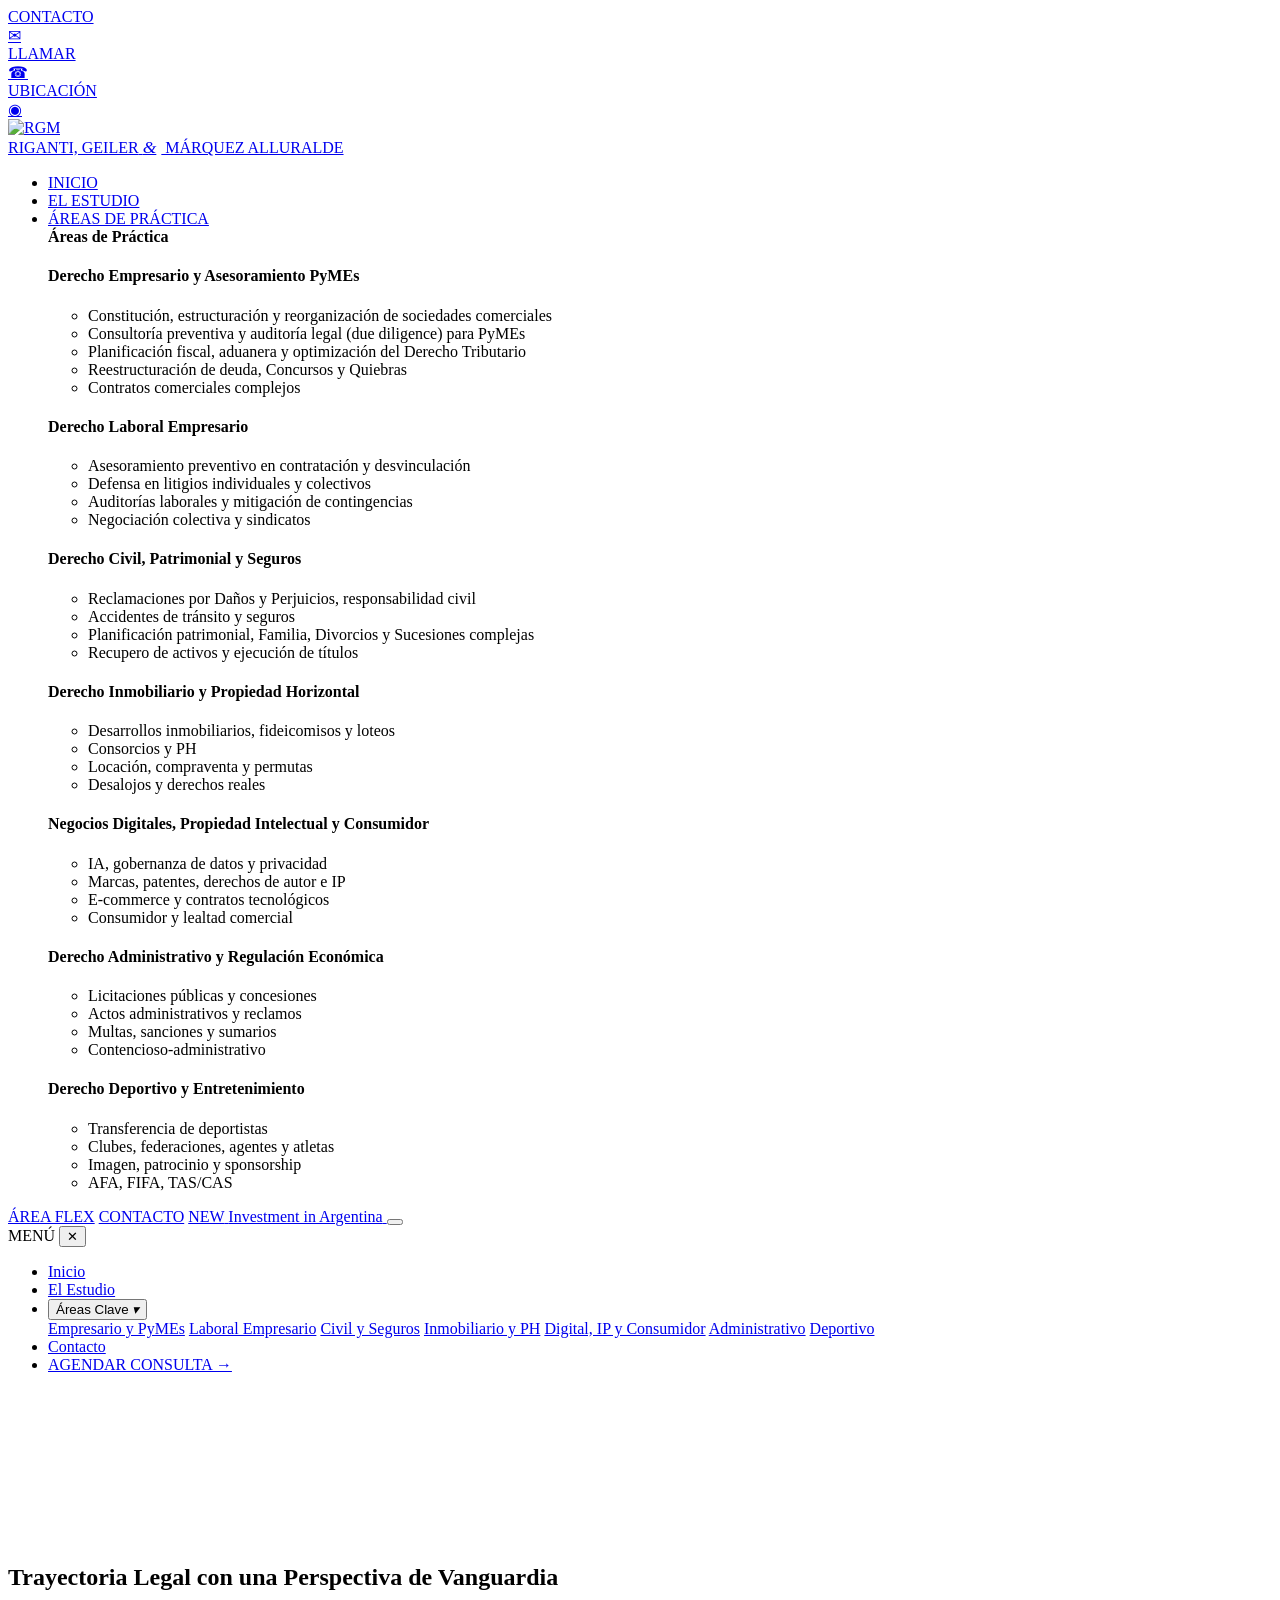
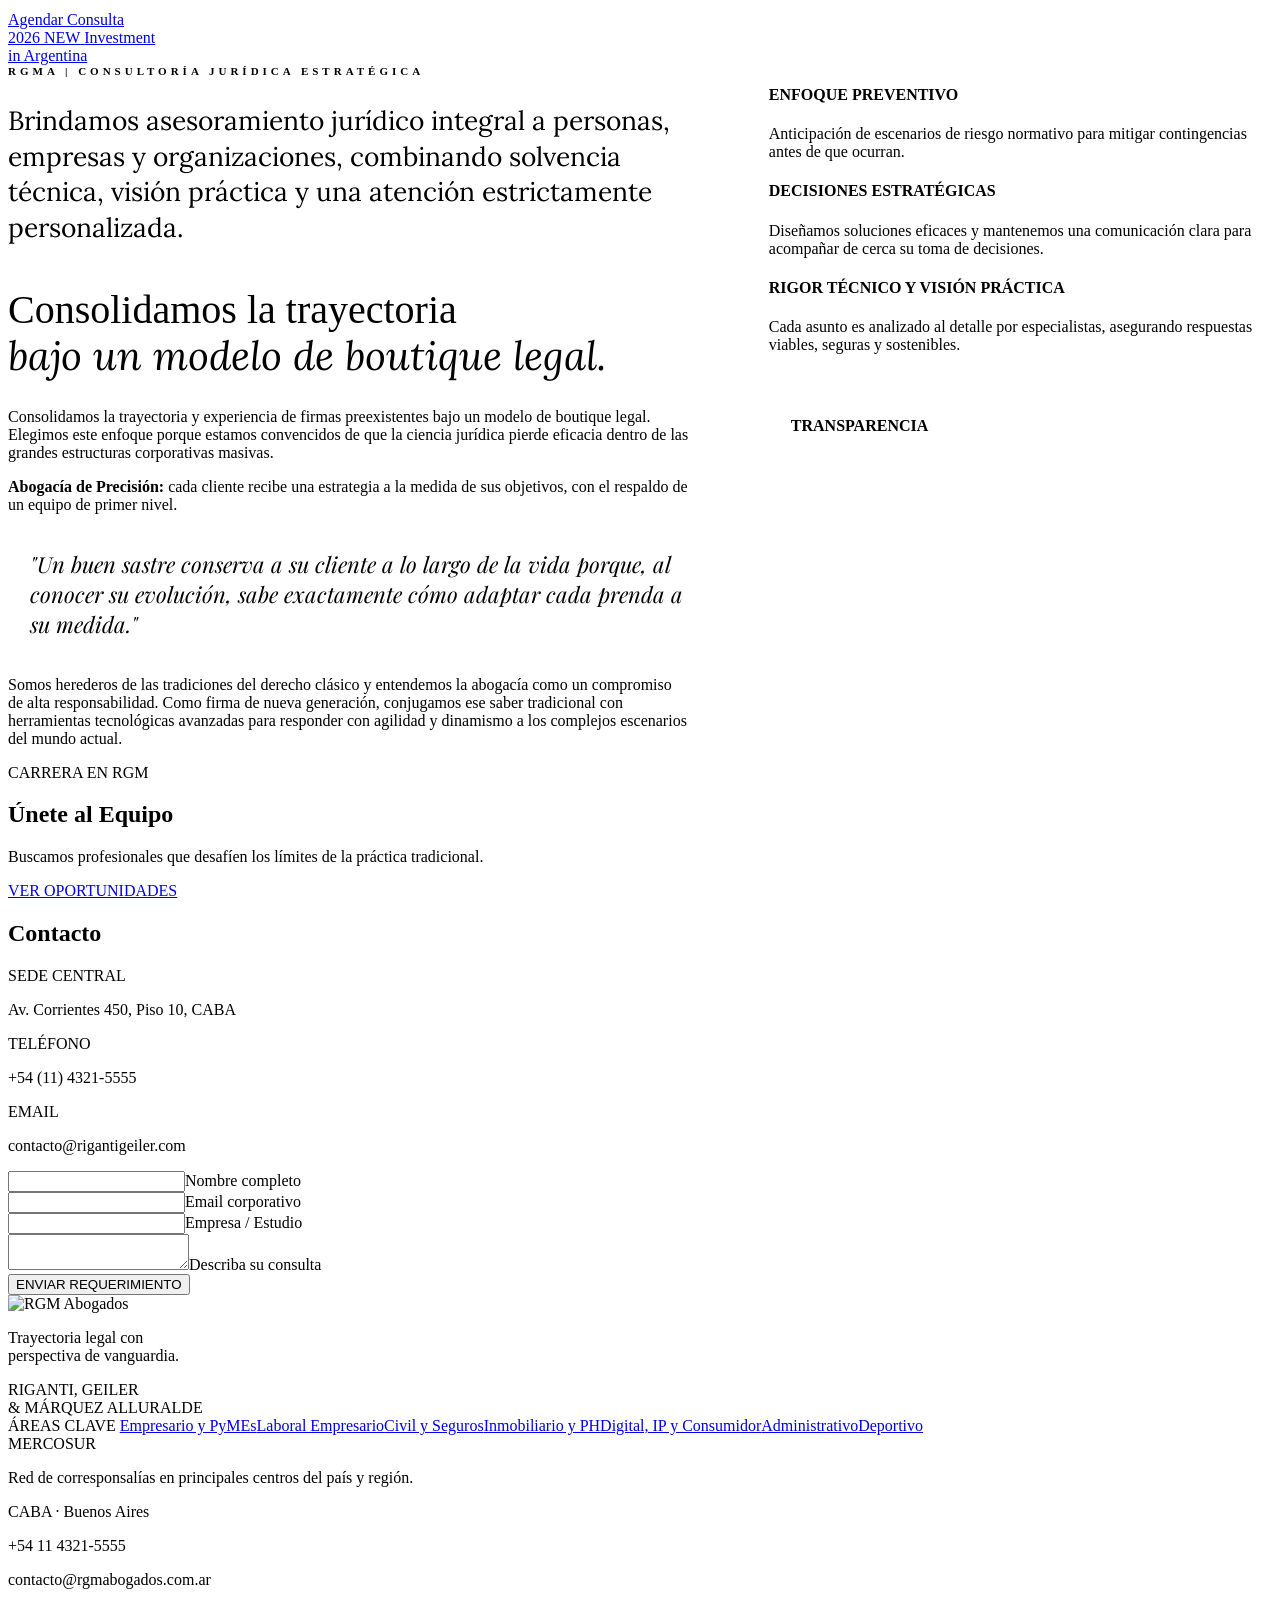
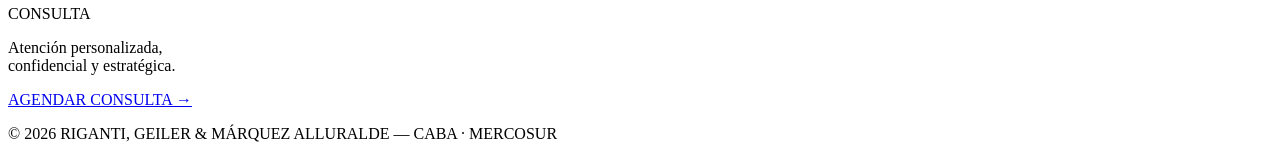
==== index.html @ ca852af1 "Add mobile menu and update section structure" ====
<!DOCTYPE html>
<html lang="es">
<head>
    <meta charset="UTF-8">
    <meta name="viewport" content="width=device-width, initial-scale=1.0">
    <title>Riganti, Geiler & Márquez Alluralde - Abogados</title>
    <link rel="preconnect" href="https://fonts.googleapis.com">
    <link rel="preconnect" href="https://fonts.gstatic.com" crossorigin>
    <link href="https://fonts.googleapis.com/css2?family=Playfair+Display:wght@300;400;500;600&family=Inter:wght@300;400;500;600&family=Lora:wght@300;400&display=swap" rel="stylesheet">
    <link rel="stylesheet" href="style.css">
</head>
<body>

<div class="barra-flotante-contacto">
    <a href="#contacto" class="item-flotante"><span>CONTACTO</span><div class="icono-flotante">✉</div></a>
    <a href="tel:+541143215555" class="item-flotante"><span>LLAMAR</span><div class="icono-flotante">☎</div></a>
    <a href="#contacto" class="item-flotante"><span>UBICACIÓN</span><div class="icono-flotante">◉</div></a>
</div>

<header id="mainHeader">
    <a href="#" class="marca-estudio">
        <img src="nombre-logo-estudio.webp" alt="RGM">
        <div class="nombre-estudio">
            <span class="apellido-principal">RIGANTI, GEILER</span>
            <span class="apellido-secundario"><span style="font-family:'Times New Roman',serif;font-style:italic;font-weight:400;font-size:1.1em;margin-right:5px;">&</span> MÁRQUEZ ALLURALDE</span>
        </div>
    </a>
    <nav>
      <ul>
        <li><a href="#inicio">INICIO</a></li>
        <li><a href="#estudio">EL ESTUDIO</a></li>
        <li class="nav-item-mega">
          <a href="#">ÁREAS DE PRÁCTICA</a>
          <div class="mega-panel">
            <div class="mega-left"><b>Áreas de Práctica</b></div>
            <div class="mega-grid">
              <div class="mega-col"><h4>Derecho Empresario y Asesoramiento PyMEs</h4><ul><li>Constitución, estructuración y reorganización de sociedades comerciales</li><li>Consultoría preventiva y auditoría legal (due diligence) para PyMEs</li><li>Planificación fiscal, aduanera y optimización del Derecho Tributario</li><li>Reestructuración de deuda, Concursos y Quiebras</li><li>Contratos comerciales complejos</li></ul></div>
              <div class="mega-col"><h4>Derecho Laboral Empresario</h4><ul><li>Asesoramiento preventivo en contratación y desvinculación</li><li>Defensa en litigios individuales y colectivos</li><li>Auditorías laborales y mitigación de contingencias</li><li>Negociación colectiva y sindicatos</li></ul></div>
              <div class="mega-col"><h4>Derecho Civil, Patrimonial y Seguros</h4><ul><li>Reclamaciones por Daños y Perjuicios, responsabilidad civil</li><li>Accidentes de tránsito y seguros</li><li>Planificación patrimonial, Familia, Divorcios y Sucesiones complejas</li><li>Recupero de activos y ejecución de títulos</li></ul></div>
              <div class="mega-col"><h4>Derecho Inmobiliario y Propiedad Horizontal</h4><ul><li>Desarrollos inmobiliarios, fideicomisos y loteos</li><li>Consorcios y PH</li><li>Locación, compraventa y permutas</li><li>Desalojos y derechos reales</li></ul></div>
              <div class="mega-col"><h4>Negocios Digitales, Propiedad Intelectual y Consumidor</h4><ul><li>IA, gobernanza de datos y privacidad</li><li>Marcas, patentes, derechos de autor e IP</li><li>E-commerce y contratos tecnológicos</li><li>Consumidor y lealtad comercial</li></ul></div>
              <div class="mega-col"><h4>Derecho Administrativo y Regulación Económica</h4><ul><li>Licitaciones públicas y concesiones</li><li>Actos administrativos y reclamos</li><li>Multas, sanciones y sumarios</li><li>Contencioso-administrativo</li></ul></div>
              <div class="mega-col"><h4>Derecho Deportivo y Entretenimiento</h4><ul><li>Transferencia de deportistas</li><li>Clubes, federaciones, agentes y atletas</li><li>Imagen, patrocinio y sponsorship</li><li>AFA, FIFA, TAS/CAS</li></ul></div>
            </div>
          </div>
        </li>
      </ul>
    </nav>
   <div class="right-group">
    <a href="flex.html" class="btn-area-flex">ÁREA FLEX</a>
    <a href="#contacto" class="btn-nav">CONTACTO</a>
    <a href="invertirenargentina.html" class="investment-pill" id="investmentPill">
      <span class="pill-new">NEW</span>
      <span class="pill-text">Investment in Argentina</span>
    </a>
    <button class="btn-burger" id="btnBurger" aria-label="Menu">
      <span></span><span></span><span></span>
    </button>
   </div>
</header>

<!-- MOBILE MENU OVERLAY -->
<div class="mobile-overlay" id="mobileMenu">
  <div class="mobile-head">
    <span>MENÚ</span>
    <button id="closeMobile">✕</button>
  </div>
  <ul class="mobile-links">
    <li><a href="#inicio">Inicio</a></li>
    <li><a href="#estudio">El Estudio</a></li>
    <li class="mobile-accordion">
      <button class="acc-btn" id="accAreas">Áreas Clave <i>▾</i></button>
      <div class="acc-panel" id="panelAreas">
        <a href="#">Empresario y PyMEs</a>
        <a href="#">Laboral Empresario</a>
        <a href="#">Civil y Seguros</a>
        <a href="#">Inmobiliario y PH</a>
        <a href="#">Digital, IP y Consumidor</a>
        <a href="#">Administrativo</a>
        <a href="#">Deportivo</a>
      </div>
    </li>
    <li><a href="#contacto">Contacto</a></li>
    <li class="mobile-cta"><a href="#contacto">AGENDAR CONSULTA →</a></li>
  </ul>
</div>

<section id="inicio" class="hero-principal">
    <video autoplay muted loop playsinline class="hero-video"><source src="hero-acuarela-12s.mp4" type="video/mp4"></video>
    <div class="hero-overlay"></div>
    <div class="hero-contenedor-texto">
        <h1>Trayectoria Legal con una Perspectiva de Vanguardia</h1>
        <a href="#contacto" class="btn-premium-final">Agendar Consulta</a>
    </div>
    <a href="invertirenargentina.html" class="investment-seal-link" id="investmentSeal">
      <div class="investment-seal">
        <div class="seal-ring"></div>
        <div class="seal-ring-2"></div>
        <div class="seal-ring-3"></div>
        <div class="seal-content">
          <span class="seal-year">2026</span>
          <span class="seal-new">NEW</span>
          <span class="seal-text">Investment<br>in Argentina</span>
        </div>
      </div>
    </a>
</section>

<section id="estudio">
  <div style="display:grid;grid-template-columns:1.15fr .85fr;gap:80px;max-width:1400px;margin:0 auto;">
    <div class="texto-estudio">
      <span style="font-size:11px; letter-spacing:4px; color:var(--dorado); font-weight:600; display:block; margin-bottom:14px;">RGMA | CONSULTORÍA JURÍDICA ESTRATÉGICA</span>
      <p style="font-family:'Lora',serif;font-size:1.65rem;font-weight:300;line-height:1.35;color:var(--navy);margin-bottom:42px">Brindamos asesoramiento jurídico integral a personas, empresas y organizaciones, combinando solvencia técnica, visión práctica y una atención estrictamente personalizada.</p>
      <h2 style="font-size:40px;line-height:1.15;margin:8px 0 28px;font-weight:400">Consolidamos la trayectoria<br><i style="color:var(--dorado);font-family:'Lora',serif;font-weight:300">bajo un modelo de boutique legal.</i></h2>
      <div class="linea-decorativa" style="margin:0 0 28px 0"></div>
      <p>Consolidamos la trayectoria y experiencia de firmas preexistentes bajo un modelo de boutique legal. Elegimos este enfoque porque estamos convencidos de que la ciencia jurídica pierde eficacia dentro de las grandes estructuras corporativas masivas.</p>
      <p><strong>Abogacía de Precisión:</strong> cada cliente recibe una estrategia a la medida de sus objetivos, con el respaldo de un equipo de primer nivel.</p>
      <div style="border-left:2px solid var(--dorado);padding-left:22px;margin:36px 0;font-family:'Playfair Display',serif;font-style:italic;font-size:22px;line-height:1.35;color:var(--navy)">"Un buen sastre conserva a su cliente a lo largo de la vida porque, al conocer su evolución, sabe exactamente cómo adaptar cada prenda a su medida."</div>
      <p>Somos herederos de las tradiciones del derecho clásico y entendemos la abogacía como un compromiso de alta responsabilidad. Como firma de nueva generación, conjugamos ese saber tradicional con herramientas tecnológicas avanzadas para responder con agilidad y dinamismo a los complejos escenarios del mundo actual.</p>
    </div>
    <div>
      <div class="tarjeta-valor"><h4>ENFOQUE PREVENTIVO</h4><p>Anticipación de escenarios de riesgo normativo para mitigar contingencias antes de que ocurran.</p></div>
      <div class="tarjeta-valor"><h4>DECISIONES ESTRATÉGICAS</h4><p>Diseñamos soluciones eficaces y mantenemos una comunicación clara para acompañar de cerca su toma de decisiones.</p></div>
      <div class="tarjeta-valor"><h4>RIGOR TÉCNICO Y VISIÓN PRÁCTICA</h4><p>Cada asunto es analizado al detalle por especialistas, asegurando respuestas viables, seguras y sostenibles.</p></div>
      <div class="tarjeta-valor" style="background:var(--navy);padding:26px 22px;border-left:1.5px solid var(--dorado)"><h4 style="color:var(--dorado)">TRANSPARENCIA</h4><p style="color:rgba(255,255,255,.65)">Confidencialidad absoluta y ética inquebrantable en cada caso.</p></div>
    </div>
  </div>
</section>

<section class="seccion-cierre-premium">
  <div class="contenido-cierre">
    <span class="subtitulo-cierre">CARRERA EN RGM</span>
    <h2>Únete al Equipo</h2>
    <p>Buscamos profesionales que desafíen los límites de la práctica tradicional.</p>
    <a href="#contacto" class="btn-premium-borde">VER OPORTUNIDADES</a>
  </div>
</section>

<section id="contacto">
  <div class="encabezado-seccion"><h2>Contacto</h2><div class="linea-decorativa"></div></div>
  <div class="contenedor-contacto">
    <div>
      <div class="bloque-dato"><label>SEDE CENTRAL</label><p>Av. Corrientes 450, Piso 10, CABA</p></div>
      <div class="bloque-dato"><label>TELÉFONO</label><p>+54 (11) 4321-5555</p></div>
      <div class="bloque-dato"><label>EMAIL</label><p>contacto@rigantigeiler.com</p></div>
    </div>
    <form class="formulario-contacto">
      <div class="campo-flotante"><input type="text" placeholder=" " required><label>Nombre completo</label></div>
      <div class="campo-flotante"><input type="email" placeholder=" " required><label>Email corporativo</label></div>
      <div class="campo-flotante campo-ancho"><input type="text" placeholder=" "><label>Empresa / Estudio</label></div>
      <div class="campo-flotante campo-ancho"><textarea placeholder=" "></textarea><label>Describa su consulta</label></div>
      <button class="boton-enviar">ENVIAR REQUERIMIENTO</button>
    </form>
  </div>
</section>

<footer class="footer-rgm">
  <div class="footer-inner">
    <div class="f-col brand">
      <img src="isologo-dorado-transparente.png" alt="RGM Abogados" class="footer-isologo">
      <p class="f-claim">Trayectoria legal con<br>perspectiva de vanguardia.</p>
      <div class="f-line"></div>
      <div class="f-copy-brand"><span>RIGANTI, GEILER</span><br><span>& MÁRQUEZ ALLURALDE</span></div>
    </div>
    <div class="f-col">
      <span class="f-title">ÁREAS CLAVE</span>
      <a href="#">Empresario y PyMEs</a><a href="#">Laboral Empresario</a><a href="#">Civil y Seguros</a><a href="#">Inmobiliario y PH</a><a href="#">Digital, IP y Consumidor</a><a href="#">Administrativo</a><a href="#">Deportivo</a>
    </div>
    <div class="f-col">
      <span class="f-title">MERCOSUR</span>
      <p>Red de corresponsalías en principales centros del país y región.</p>
      <div class="f-contact"><p>CABA · Buenos Aires</p><p>+54 11 4321-5555</p><p>contacto@rgmabogados.com.ar</p></div>
    </div>
    <div class="f-col">
      <span class="f-title">CONSULTA</span>
      <p class="f-consulta-txt">Atención personalizada,<br>confidencial y estratégica.</p>
      <a href="#contacto" class="f-btn">AGENDAR CONSULTA →</a>
    </div>
  </div>
  <div class="f-bottom"><p>© 2026 RIGANTI, GEILER & MÁRQUEZ ALLURALDE — CABA · MERCOSUR</p></div>
</footer>

<script>
const header = document.getElementById('mainHeader');
const hero = document.querySelector('.hero-principal');
window.addEventListener('scroll', () => {
  if (window.scrollY > 80) { header.classList.add('shrink'); } else { header.classList.remove('shrink'); }
  if(hero && window.scrollY > hero.offsetHeight - 150){ document.body.classList.add('pill-visible'); } else { document.body.classList.remove('pill-visible'); }
}, {passive:true});

// MOBILE MENU
const burger = document.getElementById('btnBurger');
const mobileMenu = document.getElementById('mobileMenu');
const closeMobile = document.getElementById('closeMobile');
const accBtn = document.getElementById('accAreas');
const accPanel = document.getElementById('panelAreas');
burger?.addEventListener('click', ()=> mobileMenu.classList.add('open'));
closeMobile?.addEventListener('click', ()=> mobileMenu.classList.remove('open'));
accBtn?.addEventListener('click', ()=> {
  accPanel.classList.toggle('open');
  const i = accBtn.querySelector('i');
  if(i) i.style.transform = accPanel.classList.contains('open') ? 'rotate(180deg)' : 'rotate(0)';
});
// Cerrar al clickear link
mobileMenu?.querySelectorAll('a').forEach(a=> a.addEventListener('click', ()=> mobileMenu.classList.remove('open')));
</script>
</body>
</html>
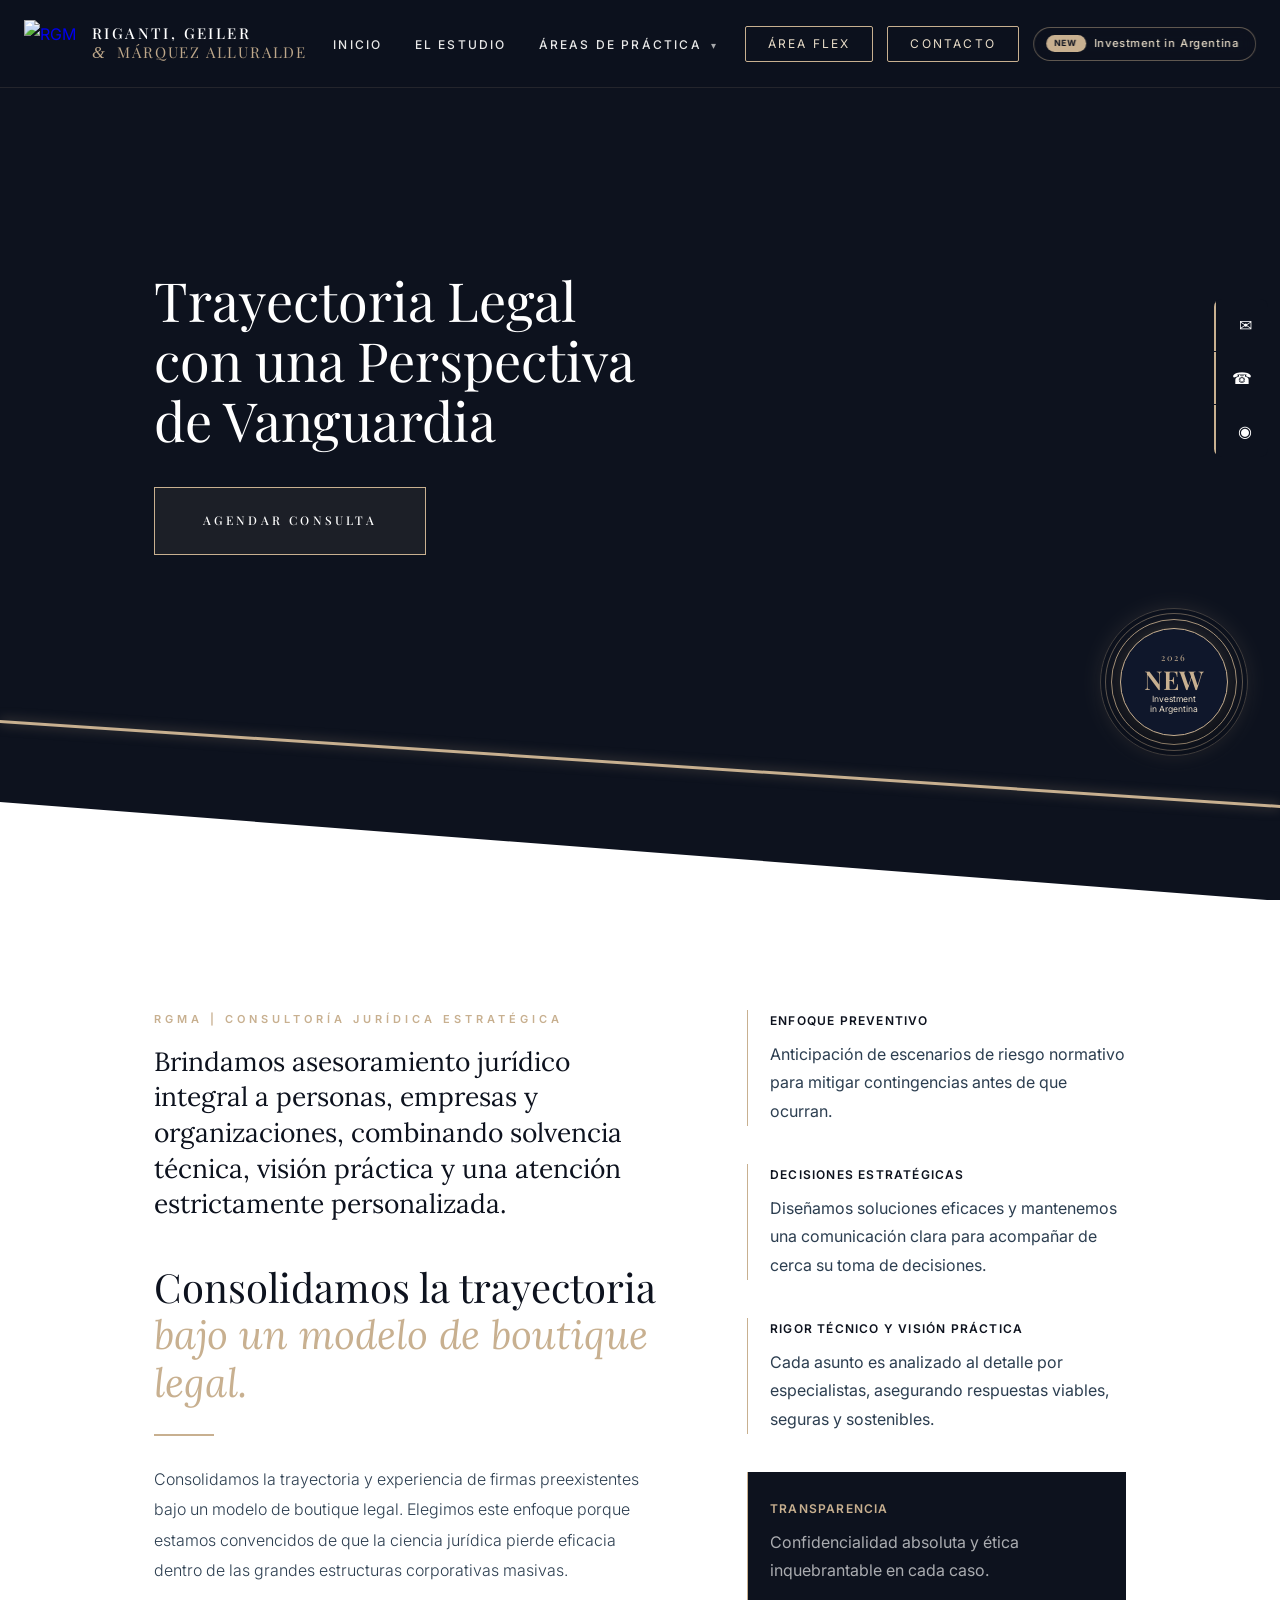
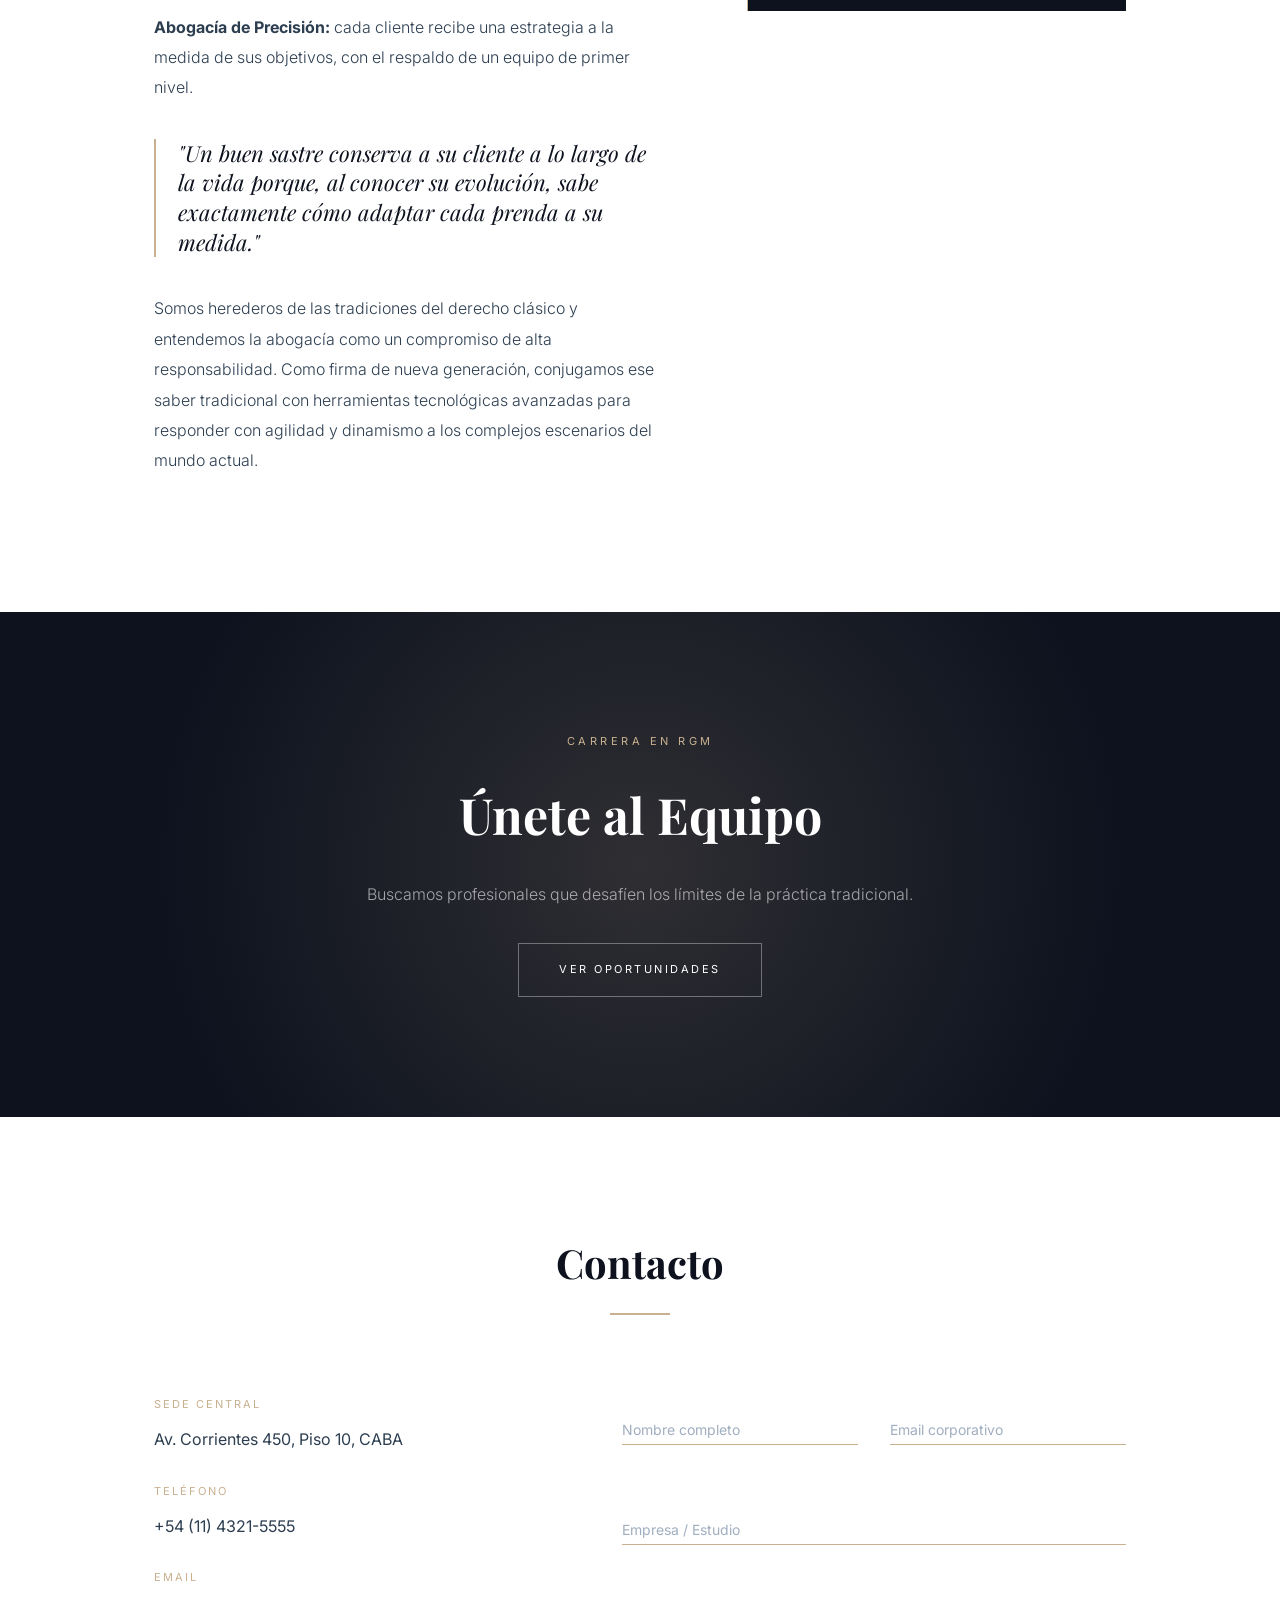
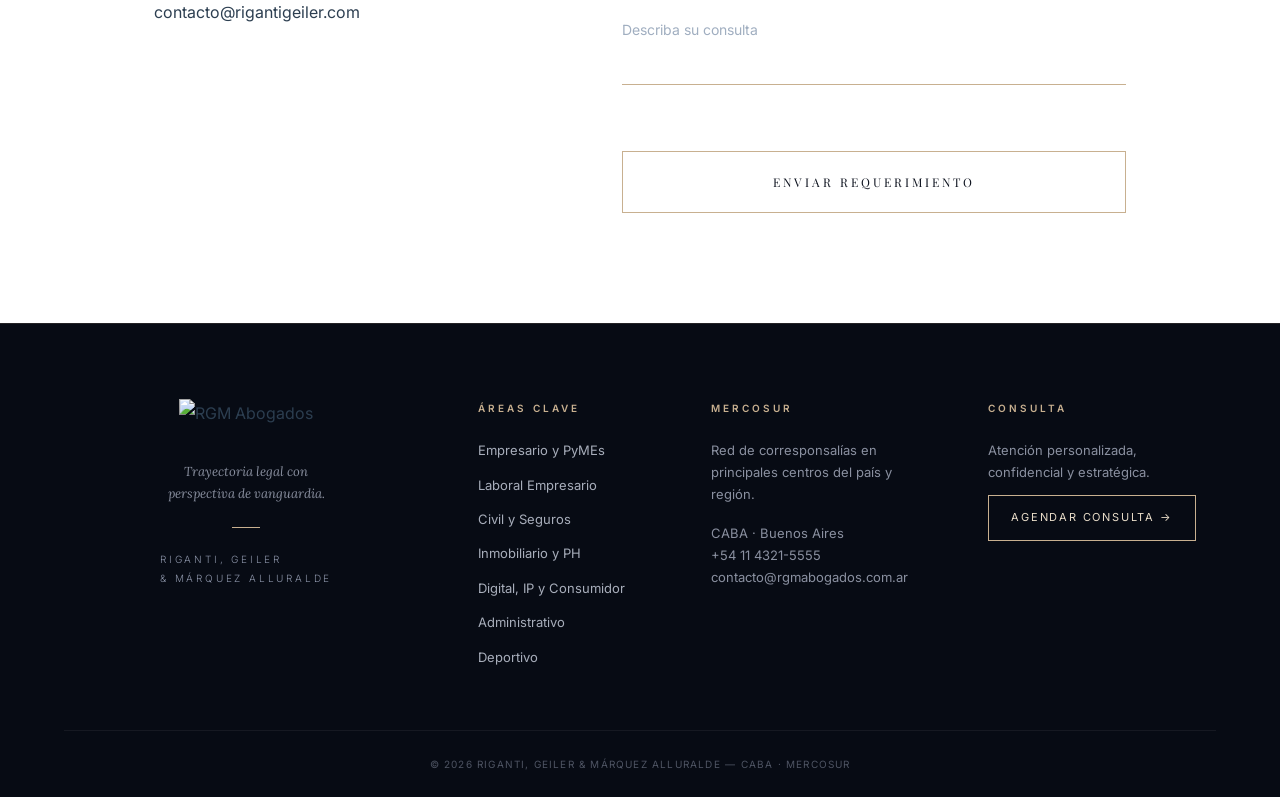
==== commit 5995a232: "Update index.html" ====
--- a/index.html
+++ b/index.html
@@ -29,21 +29,27 @@
       <ul>
         <li><a href="#inicio">INICIO</a></li>
         <li><a href="#estudio">EL ESTUDIO</a></li>
-        <li class="nav-item-mega">
-          <a href="#">ÁREAS DE PRÁCTICA</a>
-          <div class="mega-panel">
-            <div class="mega-left"><b>Áreas de Práctica</b></div>
-            <div class="mega-grid">
-              <div class="mega-col"><h4>Derecho Empresario y Asesoramiento PyMEs</h4><ul><li>Constitución, estructuración y reorganización de sociedades comerciales</li><li>Consultoría preventiva y auditoría legal (due diligence) para PyMEs</li><li>Planificación fiscal, aduanera y optimización del Derecho Tributario</li><li>Reestructuración de deuda, Concursos y Quiebras</li><li>Contratos comerciales complejos</li></ul></div>
-              <div class="mega-col"><h4>Derecho Laboral Empresario</h4><ul><li>Asesoramiento preventivo en contratación y desvinculación</li><li>Defensa en litigios individuales y colectivos</li><li>Auditorías laborales y mitigación de contingencias</li><li>Negociación colectiva y sindicatos</li></ul></div>
-              <div class="mega-col"><h4>Derecho Civil, Patrimonial y Seguros</h4><ul><li>Reclamaciones por Daños y Perjuicios, responsabilidad civil</li><li>Accidentes de tránsito y seguros</li><li>Planificación patrimonial, Familia, Divorcios y Sucesiones complejas</li><li>Recupero de activos y ejecución de títulos</li></ul></div>
-              <div class="mega-col"><h4>Derecho Inmobiliario y Propiedad Horizontal</h4><ul><li>Desarrollos inmobiliarios, fideicomisos y loteos</li><li>Consorcios y PH</li><li>Locación, compraventa y permutas</li><li>Desalojos y derechos reales</li></ul></div>
-              <div class="mega-col"><h4>Negocios Digitales, Propiedad Intelectual y Consumidor</h4><ul><li>IA, gobernanza de datos y privacidad</li><li>Marcas, patentes, derechos de autor e IP</li><li>E-commerce y contratos tecnológicos</li><li>Consumidor y lealtad comercial</li></ul></div>
-              <div class="mega-col"><h4>Derecho Administrativo y Regulación Económica</h4><ul><li>Licitaciones públicas y concesiones</li><li>Actos administrativos y reclamos</li><li>Multas, sanciones y sumarios</li><li>Contencioso-administrativo</li></ul></div>
-              <div class="mega-col"><h4>Derecho Deportivo y Entretenimiento</h4><ul><li>Transferencia de deportistas</li><li>Clubes, federaciones, agentes y atletas</li><li>Imagen, patrocinio y sponsorship</li><li>AFA, FIFA, TAS/CAS</li></ul></div>
-            </div>
-          </div>
-        </li>
+      <li class="nav-item-mega">
+  <a href="#">ÁREAS DE PRÁCTICA</a>
+  <div class="mega-panel">
+    <div class="mega-left"><b>Áreas de Práctica</b></div>
+    <div class="mega-grid-simple">
+      <a href="derecho-civil-comercial.html" class="mega-link-title"><span></span> Derecho Civil y Comercial</a>
+      <a href="derecho-familia.html" class="mega-link-title"><span></span> Derecho de Familia</a>
+      <a href="sucesiones.html" class="mega-link-title"><span></span> Sucesiones</a>
+      <a href="derecho-inmobiliario.html" class="mega-link-title"><span></span> Derecho Inmobiliario y Propiedad Horizontal</a>
+      <a href="derecho-administrativo.html" class="mega-link-title"><span></span> Derecho Administrativo</a>
+      <a href="derecho-laboral.html" class="mega-link-title"><span></span> Derecho Laboral</a>
+      <a href="derecho-consumidor.html" class="mega-link-title"><span></span> Derecho del Consumidor</a>
+      <a href="derecho-empresarial.html" class="mega-link-title"><span></span> Derecho Empresarial</a>
+      <a href="contratos-preventivo.html" class="mega-link-title"><span></span> Contratos y asesoramiento preventivo</a>
+      <a href="litigios.html" class="mega-link-title"><span></span> Litigios y resolución de conflictos</a>
+      <a href="derecho-deportivo.html" class="mega-link-title"><span></span> Derecho Deportivo y Entretenimientos</a>
+      <a href="derecho-civil-seguros.html" class="mega-link-title"><span></span> Derecho Civil, Patrimonial y Seguros</a>
+      <a href="patrimonio-familiar.html" class="mega-link-title"><span></span> Patrimonio Familiar</a>
+    </div>
+  </div>
+</li>
       </ul>
     </nav>
    <div class="right-group">
--- a/style.css
+++ b/style.css
@@ -0,0 +1,139 @@
+@import url('https://fonts.googleapis.com/css2?family=Playfair+Display:wght@300;400;500;600&family=Inter:wght@300;400;500;600&family=Lora:wght@300;400&display=swap');
+:root{--navy:#0D121E;--dorado:#C8B090;--texto:#2C3E50;--fondo:#F8F9FB;--blanco:#fff}
+*{margin:0;padding:0;box-sizing:border-box;scroll-behavior:smooth}
+body{font-family:'Inter',sans-serif;color:var(--texto);background:var(--blanco);line-height:1.8;-webkit-font-smoothing:antialiased}
+h1,h2,h3{font-family:'Playfair Display',serif;color:var(--navy)}
+header{position:fixed;top:0;left:0;width:100%;z-index:1000;padding:0 24px;height:88px;display:flex;justify-content:space-between;align-items:center;background:rgba(13,18,30,0.96);backdrop-filter:blur(12px);border-bottom:1px solid rgba(200,176,144,0.12);transition:all .4s cubic-bezier(0.2,0.8,0.2,1);overflow:visible!important}
+header.shrink{height:72px;background:rgba(13,18,30,0.99);box-shadow:0 4px 20px rgba(0,0,0,.3)}
+.marca-estudio{display:flex;align-items:center;gap:16px;text-decoration:none;flex:0 0 auto}
+.marca-estudio img{height:48px;width:auto;transition:height .3s}
+header.shrink .marca-estudio img{height:36px}
+.nombre-estudio{display:flex;flex-direction:column;gap:2px;line-height:1}
+.apellido-principal{color:#fff;font-size:15px;letter-spacing:.16em;display:block;font-weight:500;text-transform:uppercase;font-family:'Playfair Display',serif;line-height:1.1}
+.apellido-secundario{color:var(--dorado);font-size:15px;letter-spacing:.12em;display:block;text-transform:uppercase;font-family:'Playfair Display',serif;font-weight:300;line-height:1.1;opacity:.95}
+nav{flex:1;display:flex;justify-content:center;overflow:visible!important}
+nav ul{display:flex;list-style:none;gap:32px;align-items:center;margin:0;overflow:visible!important}
+nav a{color:#E8E8E8;font-size:12px;letter-spacing:2.2px;text-transform:uppercase;font-weight:500;text-decoration:none;position:relative}
+nav a:hover{color:var(--dorado)}
+.right-group{display:flex!important;align-items:center!important;gap:14px!important;flex:0 0 auto}
+.btn-area-flex,.btn-nav{border:1px solid var(--dorado);padding:0 22px;height:36px;display:inline-flex;align-items:center;background:transparent;color:#E8DCC8;font-size:12px;letter-spacing:2.2px;text-decoration:none;border-radius:2px;transition:all .3s ease}
+.btn-nav:hover{background:var(--dorado);color:#0D121E;box-shadow:0 0 20px rgba(200,176,144,0.6)}
+
+/* MEGA MENU */
+.nav-item-mega{position:static!important}
+.nav-item-mega>a::after{content:' ▾';font-size:10px;margin-left:4px;opacity:.7}
+.mega-panel{position:absolute;left:0;right:0;top:100%;background:#f7f5f0;padding:32px 4% 36px;display:none;grid-template-columns:165px 1fr;gap:34px;z-index:9999;border-top:1px solid rgba(0,0,0,.07);box-shadow:0 22px 40px rgba(0,0,0,.12)}
+.nav-item-mega:hover .mega-panel{display:grid}
+.mega-left b{font-family:'Inter',sans-serif;font-size:16px;font-weight:800;color:#111;border-bottom:2px solid #111;padding-bottom:5px;display:inline-block}
+.mega-grid{display:grid;grid-template-columns:repeat(4,1fr);gap:26px 28px}
+.mega-col h4{font-family:'Inter',sans-serif;font-size:11.5px;font-weight:800;line-height:1.3;color:#111;margin:0 0 9px;display:flex;gap:7px;text-transform:uppercase}
+.mega-col h4::before{content:'';width:7px;height:7px;background:#111;margin-top:4px;flex-shrink:0;display:block}
+.mega-col ul{list-style:none;padding:0 0 0 14px;margin:0}
+.mega-col ul li{font-family:'Inter',sans-serif;font-size:11.5px;color:#555;line-height:1.45;margin-bottom:5px;position:relative}
+.mega-col ul li::before{content:'• ';margin-left:-8px}
+
+/* HERO */
+.hero-principal{min-height:100vh;display:flex;align-items:center;padding:0 12%;position:relative;overflow:hidden;background:var(--navy)}
+.hero-video{position:absolute;top:0;left:0;width:100%;height:100%;object-fit:cover;z-index:1}
+.hero-overlay{position:absolute;inset:0;background:linear-gradient(90deg,rgba(13,18,30,0.96) 0%,rgba(13,18,30,0.78) 45%,rgba(13,18,30,0.35) 100%);z-index:2}
+.hero-principal::after{content:"";position:absolute;bottom:-1px;left:0;width:100%;height:180px;background:var(--blanco);clip-path:polygon(0 45%,100% 100%,100% 100%,0 100%);z-index:4}
+.hero-principal::before{content:"";position:absolute;bottom:178px;left:0;width:100%;height:2.5px;background:#C8B090;transform:skewY(3.8deg);transform-origin:left;z-index:10;box-shadow:0 0 12px rgba(200,176,144,0.5)}
+.hero-contenedor-texto{position:relative;z-index:3;max-width:680px;margin-top:-40px;transform:translateY(-2vh)}
+.hero-contenedor-texto h1{font-size:54px;line-height:1.12;color:var(--blanco);font-weight:400;margin-bottom:36px;max-width:520px}
+.btn-premium-final{display:inline-block;border:1.5px solid var(--dorado);color:#fff;padding:22px 48px;font-size:12px;letter-spacing:3.2px;text-transform:uppercase;font-family:'Playfair Display',serif;font-weight:500;transition:all .3s;text-decoration:none;background:rgba(200,176,144,0.08)}
+.btn-premium-final:hover{background:var(--dorado);color:var(--navy);transform:translateY(-2px)}
+
+/* SELLO + BARRA */
+.barra-flotante-contacto{position:fixed;right:12px;top:42%;transform:translateY(-50%);z-index:9999;display:flex;flex-direction:column;gap:1px;border-radius:8px;overflow:hidden}
+.item-flotante{display:flex;align-items:center;justify-content:flex-end;background:var(--navy);color:#fff;height:52px;min-width:52px;border-left:2px solid var(--dorado);padding:0 16px;text-decoration:none;transition:all .35s}
+.item-flotante span{font-size:10px;letter-spacing:2px;max-width:0;opacity:0;overflow:hidden;white-space:nowrap;transition:all .35s}
+.item-flotante:hover span{max-width:120px;opacity:1;padding-right:12px}
+.investment-seal-link{position:absolute;right:2.5%;bottom:16%;z-index:15;text-decoration:none}
+.investment-seal{width:148px;height:148px;position:relative;display:flex;align-items:center;justify-content:center;transition:all .4s ease}
+.seal-content{width:108px;height:108px;background:#0F172B;border:1px solid #C8B090;border-radius:50%;display:flex;flex-direction:column;align-items:center;justify-content:center;text-align:center;box-shadow:0 8px 25px rgba(0,0,0,.45),0 0 18px rgba(200,176,144,0.25);z-index:3}
+.seal-year{font-family:'Playfair Display',serif;font-size:9px;letter-spacing:2px;color:#C8B090}
+.seal-new{font-family:'Playfair Display',serif;font-size:26px;font-weight:600;color:#C8B090;line-height:1;margin:2px 0}
+.seal-text{font-family:'Inter',sans-serif;font-size:8.5px;line-height:1.15;color:#E8DCC8}
+.seal-ring,.seal-ring-2,.seal-ring-3{position:absolute;top:50%;left:50%;transform:translate(-50%,-50%);border:1px solid #C8B090;border-radius:50%}
+.seal-ring{width:126px;height:126px;opacity:.85}.seal-ring-2{width:138px;height:138px;opacity:.45}.seal-ring-3{width:148px;height:148px;opacity:.28;box-shadow:0 0 20px rgba(200,176,144,0.45)}
+
+/* SECCIONES */
+section{padding:110px 12%}.encabezado-seccion{text-align:center;max-width:780px;margin:0 auto 80px}.encabezado-seccion h2{font-size:40px;margin-bottom:14px}.linea-decorativa{width:60px;height:2px;background:var(--dorado);margin:0 auto 20px}
+.texto-estudio p{font-weight:300;font-size:16px;margin-bottom:26px;line-height:1.9}
+.tarjeta-valor{border-left:1px solid var(--dorado);padding-left:22px;margin-bottom:38px}
+.tarjeta-valor h4{font-family:'Inter',sans-serif;font-size:12px;letter-spacing:1.2px;text-transform:uppercase;color:var(--navy);margin-bottom:8px;font-weight:600}
+
+/* CIERRE */
+.seccion-cierre-premium{position:relative;overflow:hidden;background:#0D121E;text-align:center;padding:120px 12%;isolation:isolate}
+.seccion-cierre-premium::before{content:"";position:absolute;inset:0;background-image:url('boceto.webp');background-size:cover;background-position:center 35%;opacity:0.35;z-index:1}
+.seccion-cierre-premium::after{content:"";position:absolute;inset:0;background:radial-gradient(circle at 50% 50%,rgba(200,176,144,.18) 0%,transparent 70%);z-index:1}
+.contenido-cierre{position:relative;z-index:3;max-width:700px;margin:0 auto}
+.subtitulo-cierre{color:var(--dorado);letter-spacing:3.5px;font-size:11px;text-transform:uppercase;display:block;margin-bottom:18px}
+.seccion-cierre-premium h2{color:#fff;font-size:50px;margin-bottom:20px}
+.seccion-cierre-premium p{color:rgba(255,255,255,.6);margin-bottom:35px;font-size:16px;font-weight:300}
+.btn-premium-borde{border:1px solid rgba(255,255,255,.35);color:#fff;padding:16px 40px;letter-spacing:2.5px;font-size:11px;text-transform:uppercase;text-decoration:none;transition:.4s;display:inline-block}
+.btn-premium-borde:hover{background:var(--dorado);border-color:var(--dorado);color:var(--navy)}
+
+/* CONTACTO */
+.contenedor-contacto{display:grid;grid-template-columns:1fr 1.3fr;gap:80px}
+.formulario-contacto{display:grid;grid-template-columns:1fr 1fr;gap:50px 32px}
+.campo-ancho{grid-column:span 2}.bloque-dato{margin-bottom:28px}.bloque-dato label{display:block;margin-bottom:10px;font-size:11px;letter-spacing:2px;text-transform:uppercase;color:var(--dorado)}
+.campo-flotante{position:relative;display:block;width:100%}
+.campo-flotante input,.campo-flotante textarea{display:block;width:100%;border:none;border-bottom:1.5px solid #C8B090;background:transparent;padding:18px 0 12px 0;font-family:'Inter',sans-serif;font-size:15px;color:#0D121E;outline:none}
+.campo-flotante textarea{height:90px;resize:none;overflow:hidden}
+.campo-flotante label{position:absolute;left:0;top:22px;color:#a0aec0;font-size:14px;pointer-events:none;transition:all .3s ease}
+.campo-flotante input:focus + label,.campo-flotante input:not(:placeholder-shown) + label,.campo-flotante textarea:focus + label,.campo-flotante textarea:not(:placeholder-shown) + label{top:-12px;font-size:10px;letter-spacing:2px;text-transform:uppercase;color:#C8B090}
+.boton-enviar{grid-column:span 2;width:100%;background:transparent;border:1.5px solid #C8B090;color:#0D121E;padding:22px 40px;margin-top:16px;letter-spacing:3px;text-transform:uppercase;font-size:12px;font-family:'Playfair Display',serif;cursor:pointer;transition:all .3s ease}
+.boton-enviar:hover{background:#0D121E;color:#C8B090;transform:translateY(-2px)}
+
+/* FOOTER NUEVO */
+.footer-rgm{background:#070b14;padding:75px 5% 0;border-top:1px solid rgba(200,176,144,0.15);font-family:'Inter',sans-serif}
+.footer-inner{max-width:1400px;margin:0 auto;display:grid;grid-template-columns:1.6fr 0.8fr 1fr 1fr;gap:50px;align-items:start}
+.f-col.brand{display:flex;flex-direction:column;align-items:center}
+.footer-isologo{height:62px;width:auto}
+.f-claim{font-family:'Lora',serif;font-style:italic;font-size:14px;color:#9aa8c0;line-height:1.4;margin-top:20px;text-align:center}
+.f-line{width:28px;height:1px;background:#C8B090;margin:22px 0}
+.f-copy-brand{font-weight:300;font-size:10px;letter-spacing:2.8px;color:#8a92a6;line-height:1.9;text-transform:uppercase}
+.f-title{display:block;font-size:10px;letter-spacing:3px;color:#C8B090;margin-bottom:22px;font-weight:600}
+.f-col a{display:block;color:#a8aebb;text-decoration:none;font-size:13px;margin-bottom:11px}
+.f-col a:hover{color:#E8DCC8}
+.f-col p{font-size:13px;line-height:1.7;color:#8a90a0;margin:0}
+.f-contact{margin-top:16px}
+.f-btn{border:1px solid #C8B090;padding:12px 22px;display:inline-block!important;font-size:11px!important;letter-spacing:1.8px;color:#E8DCC8!important;margin-top:12px;text-decoration:none}
+.f-bottom{max-width:1400px;margin:50px auto 0;padding:24px 0;border-top:1px solid rgba(255,255,255,0.06);text-align:center;font-size:10px;letter-spacing:1.2px;color:#4e5463}
+
+/* PILL */
+.investment-pill{display:inline-flex!important;align-items:center!important;gap:8px!important;height:34px!important;padding:0 16px 0 12px!important;border:1px solid rgba(200,176,144,0.45)!important;border-radius:24px!important;background:rgba(13,18,30,0.65)!important;backdrop-filter:blur(8px)!important;text-decoration:none!important;white-space:nowrap!important;opacity:0!important;transform:translateX(15px)!important;pointer-events:none!important;transition:all 0.5s ease!important}
+.pill-new{font-family:'Inter',sans-serif!important;font-size:8.5px!important;font-weight:700!important;letter-spacing:1.2px!important;color:#0D121E!important;background:#C8B090!important;padding:4px 8px!important;border-radius:12px!important;line-height:1!important}
+.pill-text{font-size:11px!important;letter-spacing:0.8px!important;color:#E8DCC8!important;font-weight:500!important}
+body.pill-visible .investment-pill{opacity:1!important;transform:translateX(0)!important;pointer-events:auto!important}
+
+/* BURGER + MOBILE */
+.btn-burger{display:none;width:36px;height:36px;background:transparent;border:1px solid rgba(200,176,144,.4);flex-direction:column;justify-content:center;align-items:center;gap:5px;cursor:pointer}
+.btn-burger span{display:block;width:18px;height:1.5px;background:#E8DCC8;transition:.3s}
+.mobile-overlay{position:fixed;top:0;right:-100%;width:88%;max-width:340px;height:100vh;background:#0D121E;z-index:10000;transition:right .4s cubic-bezier(0.2,0.8,0.2,1);padding:24px;overflow-y:auto;border-left:1px solid rgba(200,176,144,.15)}
+.mobile-overlay.open{right:0}
+.mobile-head{display:flex;justify-content:space-between;align-items:center;margin-bottom:32px;color:#C8B090;font-size:11px;letter-spacing:3px}
+.mobile-head button{background:none;border:none;color:#fff;font-size:20px;cursor:pointer}
+.mobile-links{list-style:none}
+.mobile-links li{border-bottom:1px solid rgba(255,255,255,.07)}
+.mobile-links a{display:block;padding:16px 0;color:#E8E8E8;text-decoration:none;font-size:12px;letter-spacing:2px;text-transform:uppercase}
+.mobile-links .mobile-cta{border:none;margin-top:24px}
+.mobile-links .mobile-cta a{border:1px solid #C8B090;text-align:center;padding:18px;color:#E8DCC8}
+.acc-btn{width:100%;background:none;border:none;color:#E8E8E8;font-size:12px;letter-spacing:2px;text-transform:uppercase;padding:16px 0;display:flex;justify-content:space-between;align-items:center;cursor:pointer;font-family:'Inter',sans-serif}
+.acc-panel{display:none;padding:0 0 16px 8px}
+.acc-panel.open{display:block}
+.acc-panel a{font-size:13px!important;letter-spacing:.5px!important;text-transform:none!important;color:#a8aebb!important;padding:10px 0!important}
+
+@media(max-width:1150px){.mega-grid{grid-template-columns:repeat(2,1fr)}.mega-panel{grid-template-columns:140px 1fr;padding:28px 3%}}
+@media(max-width:1024px){#estudio>div,.contenedor-contacto,.footer-inner{grid-template-columns:1fr}}
+@media(max-width:768px){
+  header{padding:12px 5%}header nav{display:none!important}.btn-burger{display:flex}
+  .hero-contenedor-texto{margin:0 6%;padding-top:8vh;padding-bottom:100px;transform:none}
+  .hero-contenedor-texto h1{font-size:32px;line-height:1.2}
+  .btn-premium-final{width:fit-content;min-width:220px;padding:16px 32px;margin-top:35px;display:inline-flex;justify-content:center}
+  section{padding:80px 6%}.barra-flotante-contacto{display:none}
+  .investment-seal-link{right:5%;bottom:18%}.investment-seal{width:110px;height:110px}.seal-content{width:82px;height:82px}.seal-new{font-size:19px}
+  .seal-ring{width:96px;height:96px}.seal-ring-2{width:104px;height:104px}.seal-ring-3{width:112px;height:112px}
+  .hero-principal::after{height:120px;clip-path:polygon(0 75%,100% 100%,100% 100%,0 100%)}.hero-principal::before{bottom:118px}
+}
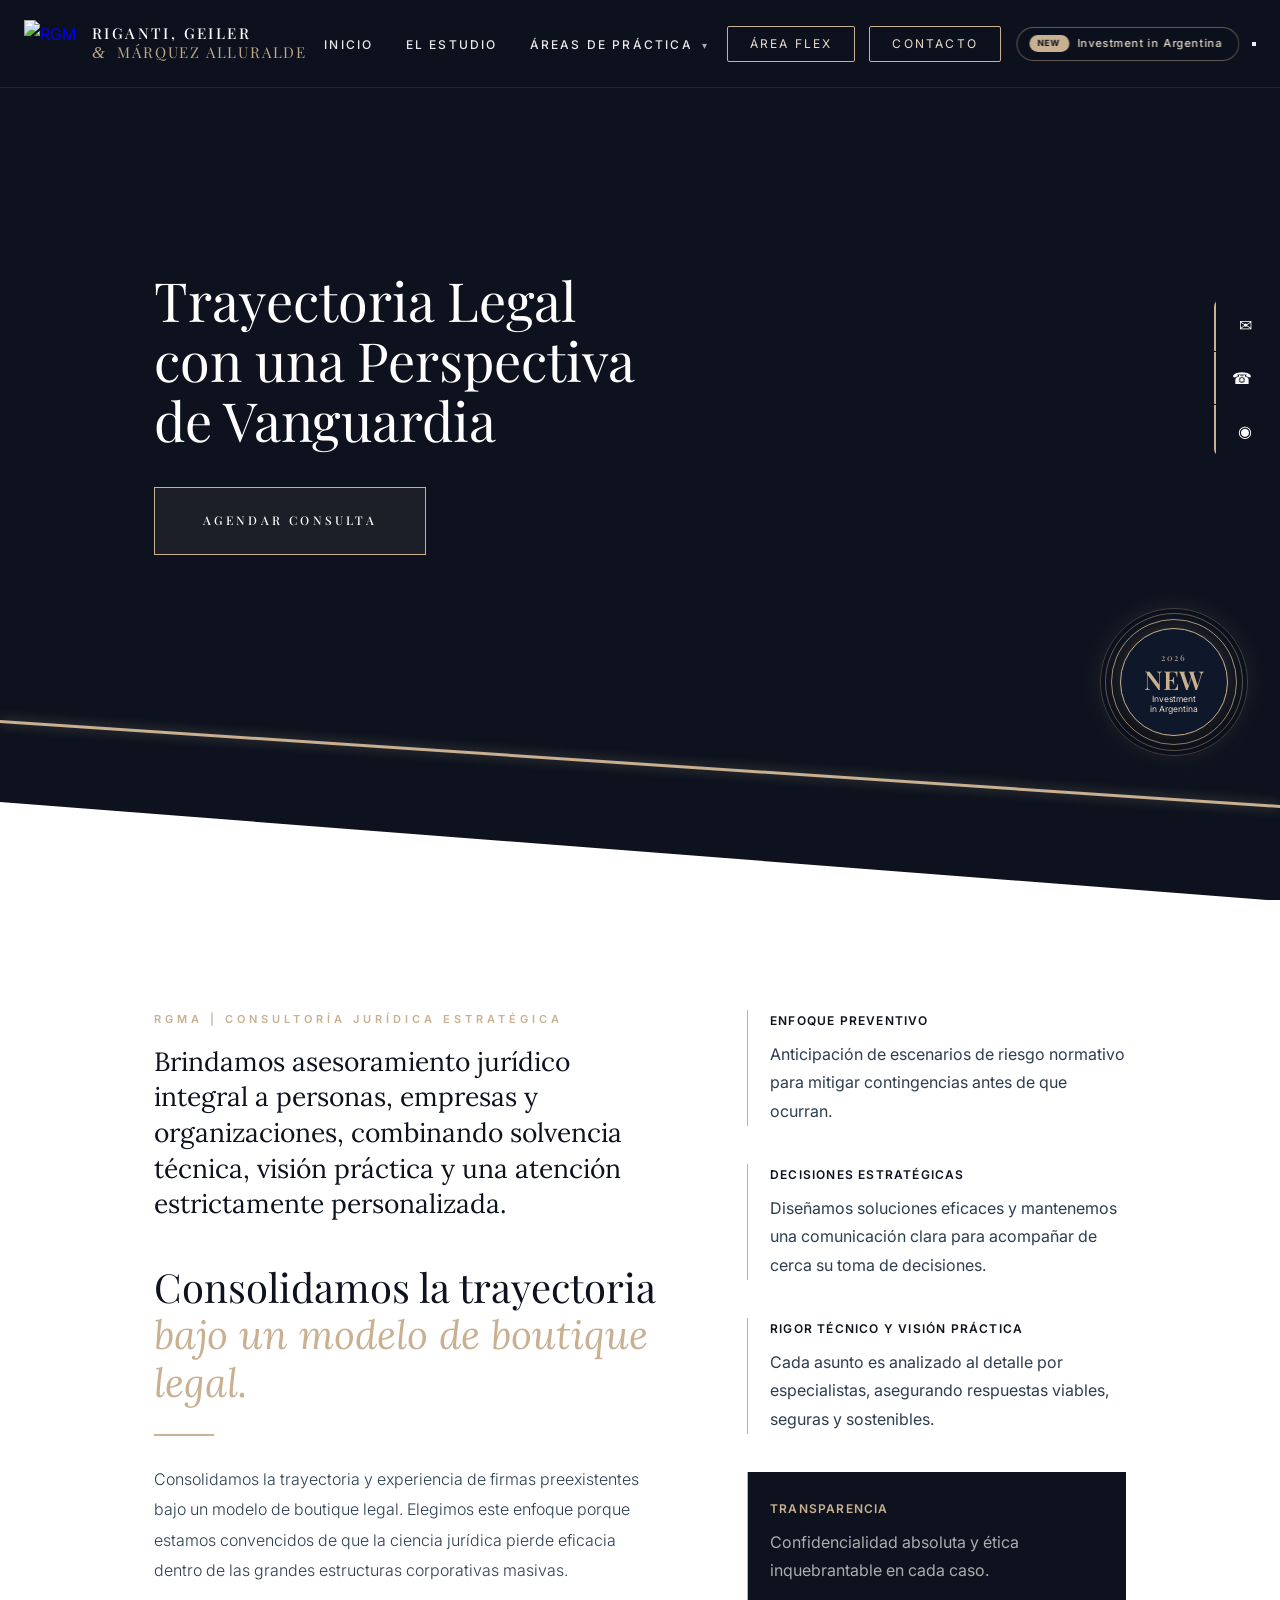
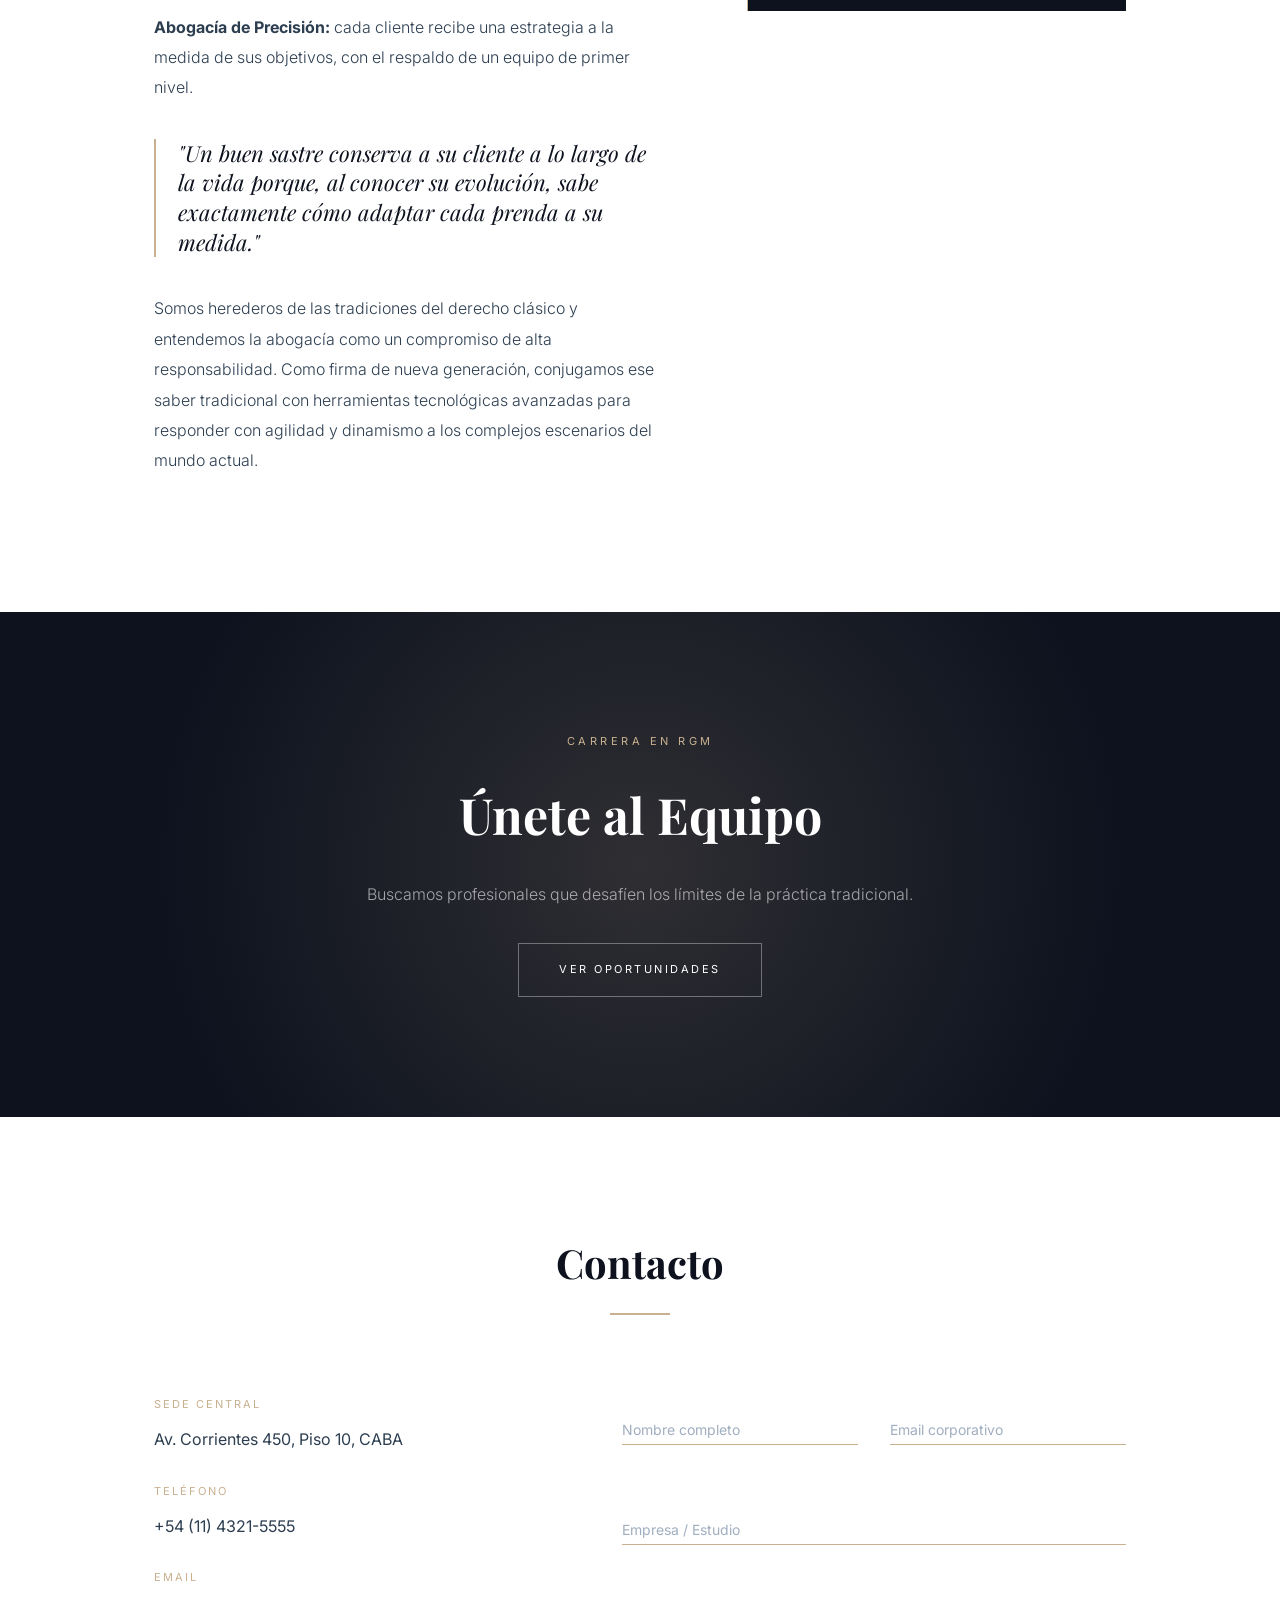
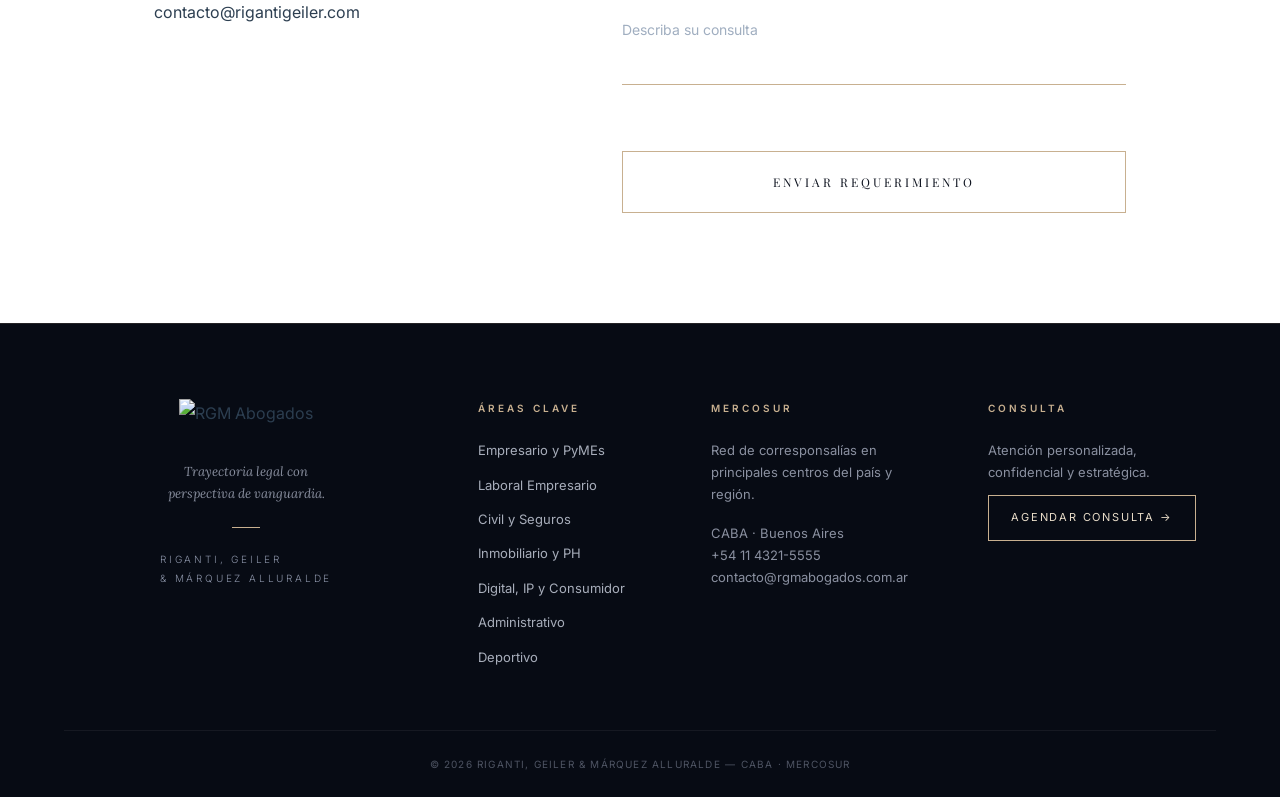
==== commit 5b1e819f: "Refactor mega panel for practice areas" ====
--- a/index.html
+++ b/index.html
@@ -31,24 +31,29 @@
         <li><a href="#estudio">EL ESTUDIO</a></li>
       <li class="nav-item-mega">
   <a href="#">ÁREAS DE PRÁCTICA</a>
-  <div class="mega-panel">
-    <div class="mega-left"><b>Áreas de Práctica</b></div>
-    <div class="mega-grid-simple">
-      <a href="derecho-civil-comercial.html" class="mega-link-title"><span></span> Derecho Civil y Comercial</a>
-      <a href="derecho-familia.html" class="mega-link-title"><span></span> Derecho de Familia</a>
-      <a href="sucesiones.html" class="mega-link-title"><span></span> Sucesiones</a>
-      <a href="derecho-inmobiliario.html" class="mega-link-title"><span></span> Derecho Inmobiliario y Propiedad Horizontal</a>
-      <a href="derecho-administrativo.html" class="mega-link-title"><span></span> Derecho Administrativo</a>
-      <a href="derecho-laboral.html" class="mega-link-title"><span></span> Derecho Laboral</a>
-      <a href="derecho-consumidor.html" class="mega-link-title"><span></span> Derecho del Consumidor</a>
-      <a href="derecho-empresarial.html" class="mega-link-title"><span></span> Derecho Empresarial</a>
-      <a href="contratos-preventivo.html" class="mega-link-title"><span></span> Contratos y asesoramiento preventivo</a>
-      <a href="litigios.html" class="mega-link-title"><span></span> Litigios y resolución de conflictos</a>
-      <a href="derecho-deportivo.html" class="mega-link-title"><span></span> Derecho Deportivo y Entretenimientos</a>
-      <a href="derecho-civil-seguros.html" class="mega-link-title"><span></span> Derecho Civil, Patrimonial y Seguros</a>
-      <a href="patrimonio-familiar.html" class="mega-link-title"><span></span> Patrimonio Familiar</a>
-    </div>
-  </div>
+ <div class="mega-panel">
+  <div class="mega-left">
+    <span>RGMA / 2026</span>
+    <b>Áreas de<br>Práctica</b>
+    <div class="mega-line"></div>
+    <p>Especialización<br>a medida.</p>
+  </div>
+  <div class="mega-grid-simple">
+    <a href="derecho-civil-comercial.html">Derecho Civil y Comercial <i>→</i></a>
+    <a href="derecho-familia.html">Derecho de Familia <i>→</i></a>
+    <a href="sucesiones.html">Sucesiones <i>→</i></a>
+    <a href="derecho-inmobiliario.html">Inmobiliario y Propiedad Horizontal <i>→</i></a>
+    <a href="derecho-administrativo.html">Derecho Administrativo <i>→</i></a>
+    <a href="derecho-laboral.html">Derecho Laboral <i>→</i></a>
+    <a href="derecho-consumidor.html">Derecho del Consumidor <i>→</i></a>
+    <a href="derecho-empresarial.html">Derecho Empresarial <i>→</i></a>
+    <a href="contratos-preventivo.html">Contratos y asesoramiento preventivo <i>→</i></a>
+    <a href="litigios.html">Litigios y resolución de conflictos <i>→</i></a>
+    <a href="derecho-deportivo.html">Derecho Deportivo y Entretenimientos <i>→</i></a>
+    <a href="derecho-civil-seguros.html">Derecho Civil, Patrimonial y Seguros <i>→</i></a>
+    <a href="patrimonio-familiar.html">Patrimonio Familiar <i>→</i></a>
+  </div>
+</div>
 </li>
       </ul>
     </nav>
--- a/style.css
+++ b/style.css
@@ -108,32 +108,144 @@
 .pill-text{font-size:11px!important;letter-spacing:0.8px!important;color:#E8DCC8!important;font-weight:500!important}
 body.pill-visible .investment-pill{opacity:1!important;transform:translateX(0)!important;pointer-events:auto!important}
 
-/* BURGER + MOBILE */
-.btn-burger{display:none;width:36px;height:36px;background:transparent;border:1px solid rgba(200,176,144,.4);flex-direction:column;justify-content:center;align-items:center;gap:5px;cursor:pointer}
-.btn-burger span{display:block;width:18px;height:1.5px;background:#E8DCC8;transition:.3s}
-.mobile-overlay{position:fixed;top:0;right:-100%;width:88%;max-width:340px;height:100vh;background:#0D121E;z-index:10000;transition:right .4s cubic-bezier(0.2,0.8,0.2,1);padding:24px;overflow-y:auto;border-left:1px solid rgba(200,176,144,.15)}
-.mobile-overlay.open{right:0}
-.mobile-head{display:flex;justify-content:space-between;align-items:center;margin-bottom:32px;color:#C8B090;font-size:11px;letter-spacing:3px}
-.mobile-head button{background:none;border:none;color:#fff;font-size:20px;cursor:pointer}
-.mobile-links{list-style:none}
-.mobile-links li{border-bottom:1px solid rgba(255,255,255,.07)}
-.mobile-links a{display:block;padding:16px 0;color:#E8E8E8;text-decoration:none;font-size:12px;letter-spacing:2px;text-transform:uppercase}
-.mobile-links .mobile-cta{border:none;margin-top:24px}
-.mobile-links .mobile-cta a{border:1px solid #C8B090;text-align:center;padding:18px;color:#E8DCC8}
-.acc-btn{width:100%;background:none;border:none;color:#E8E8E8;font-size:12px;letter-spacing:2px;text-transform:uppercase;padding:16px 0;display:flex;justify-content:space-between;align-items:center;cursor:pointer;font-family:'Inter',sans-serif}
-.acc-panel{display:none;padding:0 0 16px 8px}
-.acc-panel.open{display:block}
-.acc-panel a{font-size:13px!important;letter-spacing:.5px!important;text-transform:none!important;color:#a8aebb!important;padding:10px 0!important}
-
-@media(max-width:1150px){.mega-grid{grid-template-columns:repeat(2,1fr)}.mega-panel{grid-template-columns:140px 1fr;padding:28px 3%}}
-@media(max-width:1024px){#estudio>div,.contenedor-contacto,.footer-inner{grid-template-columns:1fr}}
-@media(max-width:768px){
-  header{padding:12px 5%}header nav{display:none!important}.btn-burger{display:flex}
-  .hero-contenedor-texto{margin:0 6%;padding-top:8vh;padding-bottom:100px;transform:none}
-  .hero-contenedor-texto h1{font-size:32px;line-height:1.2}
-  .btn-premium-final{width:fit-content;min-width:220px;padding:16px 32px;margin-top:35px;display:inline-flex;justify-content:center}
-  section{padding:80px 6%}.barra-flotante-contacto{display:none}
-  .investment-seal-link{right:5%;bottom:18%}.investment-seal{width:110px;height:110px}.seal-content{width:82px;height:82px}.seal-new{font-size:19px}
-  .seal-ring{width:96px;height:96px}.seal-ring-2{width:104px;height:104px}.seal-ring-3{width:112px;height:112px}
-  .hero-principal::after{height:120px;clip-path:polygon(0 75%,100% 100%,100% 100%,0 100%)}.hero-principal::before{bottom:118px}
-}
+<div class="acc-panel" id="panelAreas">
+  <a href="derecho-civil-comercial.html">Derecho Civil y Comercial</a>
+  <a href="derecho-familia.html">Derecho de Familia</a>
+  <a href="sucesiones.html">Sucesiones</a>
+  <a href="derecho-inmobiliario.html">Inmobiliario y PH</a>
+  <a href="derecho-administrativo.html">Administrativo</a>
+  <a href="derecho-laboral.html">Laboral</a>
+  <a href="derecho-consumidor.html">Consumidor</a>
+  <a href="derecho-empresarial.html">Empresarial</a>
+  <a href="contratos-preventivo.html">Contratos</a>
+  <a href="litigios.html">Litigios</a>
+  <a href="derecho-deportivo.html">Deportivo y Entretenimiento</a>
+  <a href="derecho-civil-seguros.html">Civil, Patrimonial y Seguros</a>
+  <a href="patrimonio-familiar.html">Patrimonio Familiar</a>
+</div>
+/* MEGA SIMPLE - SOLO TITULOS */
+.mega-grid-simple{
+  display:grid;
+  grid-template-columns:repeat(3, 1fr);
+  gap:14px 32px;
+}
+.mega-link-title{
+  font-family:'Inter',sans-serif;
+  font-size:12.5px;
+  font-weight:700;
+  color:#111;
+  text-decoration:none;
+  text-transform:uppercase;
+  display:flex;
+  align-items:flex-start;
+  gap:8px;
+  line-height:1.3;
+  letter-spacing:.2px;
+  transition:.2s;
+}
+.mega-link-title span{
+  width:7px; height:7px; background:#111; display:block; margin-top:5px; flex-shrink:0;
+}
+.mega-link-title:hover{ color:#8a6a44; }
+.mega-link-title:hover span{ background:#C8B090; }
+
+@media(max-width:900px){
+  .mega-grid-simple{ grid-template-columns:repeat(2,1fr); }
+}
+/* === FIX GAP MEGA MENU - NO DESAPARECE === */
+header{ overflow:visible !important; }
+nav ul{ overflow:visible !important; }
+.nav-item-mega{ position:static !important; padding-bottom:25px; margin-bottom:-25px; }
+.mega-panel{
+  top:100% !important;
+  margin-top:-1px !important;
+  left:0 !important;
+  right:0 !important;
+}
+/* puente invisible para que no se corte el hover */
+.mega-panel::before{
+  content:'';
+  position:absolute;
+  top:-20px;
+  left:0;
+  width:100%;
+  height:20px;
+  background:transparent;
+}
+
+/* === FIX MOBILE MENU QUE SE VE ABAJO === */
+.mobile-overlay{
+  position:fixed !important;
+  top:0 !important;
+  right:-100% !important;
+  left:auto !important;
+  width:88% !important;
+  max-width:340px !important;
+  height:100vh !important;
+  background:#0D121E !important;
+  z-index:10000 !important;
+  display:block !important;
+  padding:24px !important;
+  overflow-y:auto !important;
+  transition:right .4s ease !important;
+}
+.mobile-overlay.open{ right:0 !important; }
+.mobile-overlay .mobile-links a{ color:#E8E8E8 !important; text-decoration:none !important; }
+/* MEGA PREMIUM - FINO */
+.mega-panel{
+  background:#FAF8F5 !important;
+  padding:0 !important;
+  display:none;
+  grid-template-columns:260px 1fr;
+  border-top:1px solid #C8B090;
+  box-shadow:0 30px 60px rgba(0,0,0,.15);
+}
+.nav-item-mega:hover .mega-panel{ display:grid; }
+
+.mega-left{
+  background:#0D121E;
+  padding:38px 34px;
+  display:flex;
+  flex-direction:column;
+}
+.mega-left span{ font-size:9px; letter-spacing:3px; color:#C8B090; margin-bottom:18px; display:block; }
+.mega-left b{ font-family:'Playfair Display',serif; font-size:26px; font-weight:400; line-height:1.1; color:#fff; }
+.mega-line{ width:24px; height:1px; background:#C8B090; margin:22px 0; }
+.mega-left p{ font-family:'Lora',serif; font-style:italic; font-size:13px; color:rgba(255,255,255,.5); line-height:1.4; }
+
+.mega-grid-simple{
+  display:grid;
+  grid-template-columns:repeat(2, 1fr);
+  gap:0;
+  padding:14px 0;
+}
+.mega-grid-simple a{
+  font-family:'Inter',sans-serif !important;
+  font-size:11px !important;
+  font-weight:400 !important;
+  letter-spacing:2px !important;
+  text-transform:uppercase !important;
+  color:#2c2c2c !important;
+  padding:17px 38px !important;
+  border-bottom:1px solid rgba(0,0,0,.05) !important;
+  border-right:1px solid rgba(0,0,0,.05) !important;
+  display:flex !important;
+  justify-content:space-between !important;
+  align-items:center !important;
+  text-decoration:none !important;
+  transition:all .3s ease !important;
+}
+.mega-grid-simple a i{
+  opacity:0;
+  font-style:normal;
+  color:#C8B090;
+  transform:translateX(-8px);
+  transition:.3s;
+}
+.mega-grid-simple a:hover{
+  background:#fff;
+  color:#0D121E !important;
+  padding-left:44px !important;
+  letter-spacing:2.4px !important;
+}
+.mega-grid-simple a:hover i{ opacity:1; transform:translateX(0); }
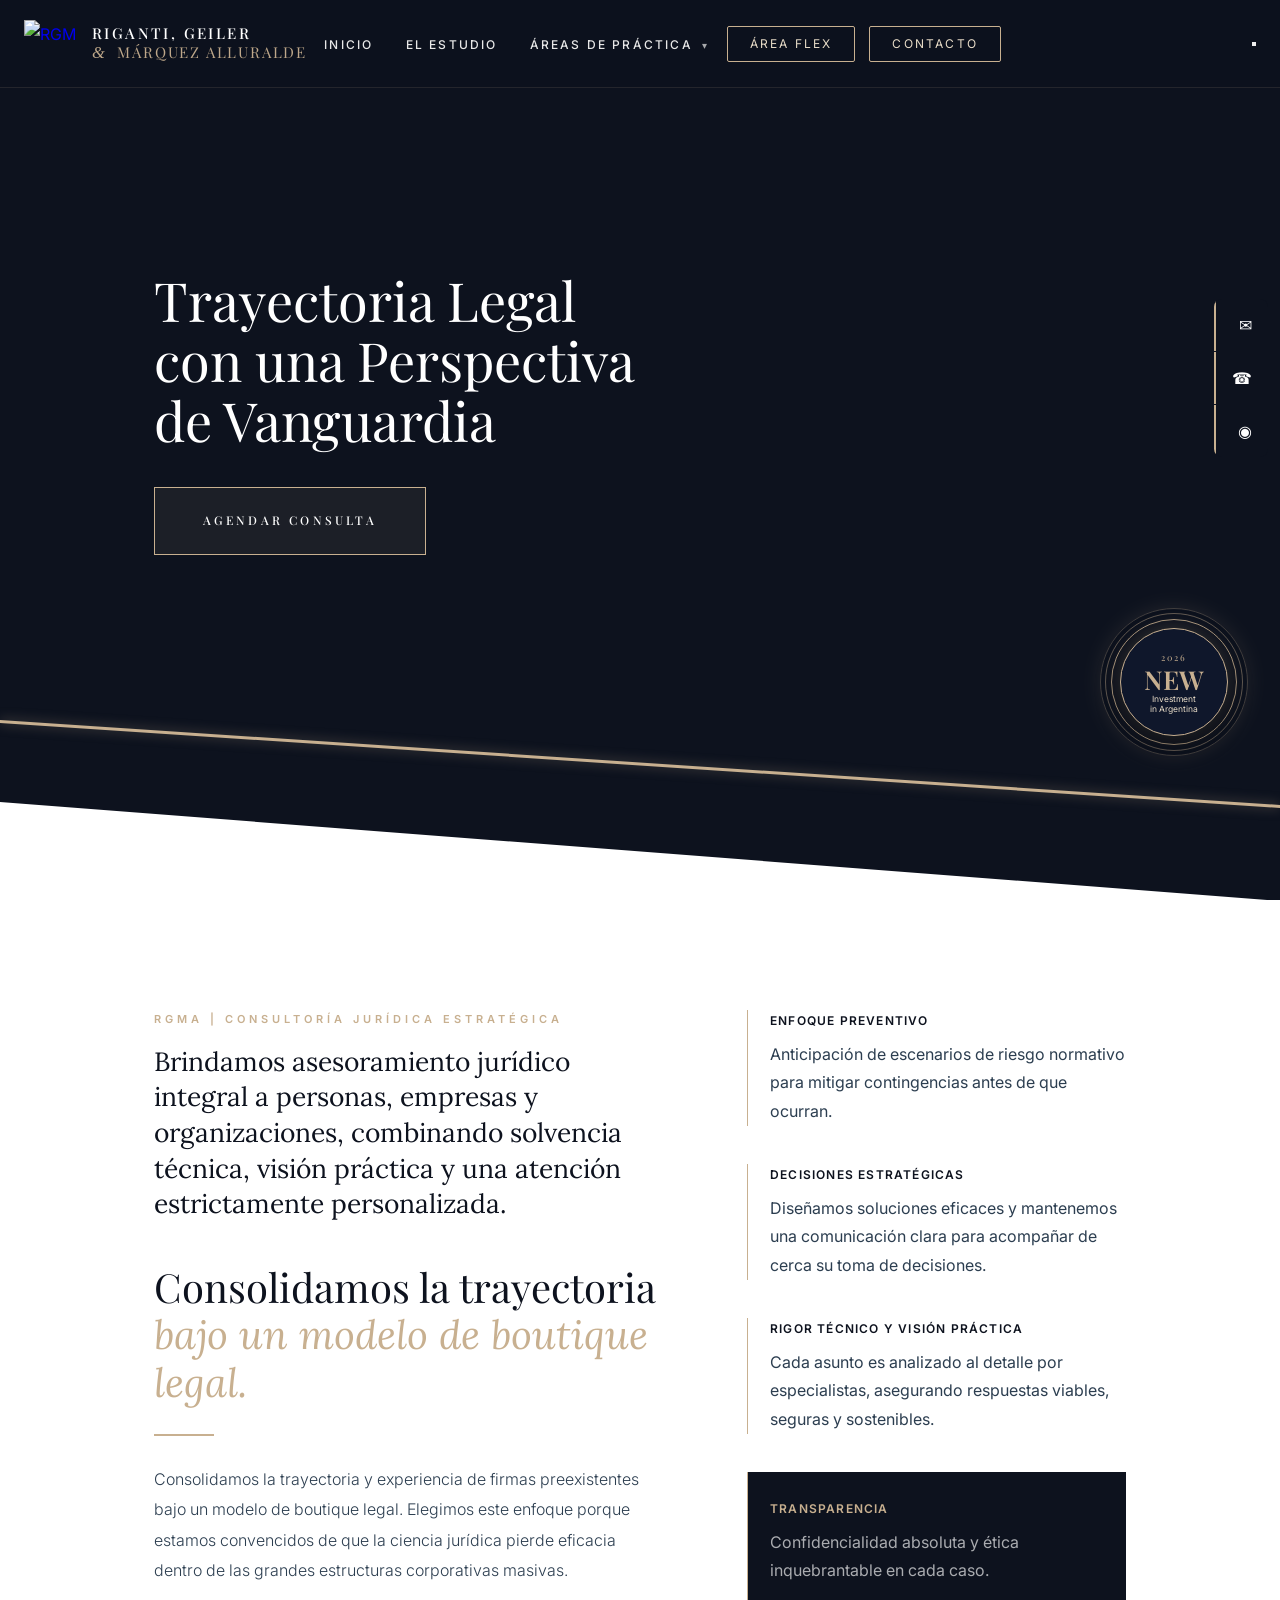
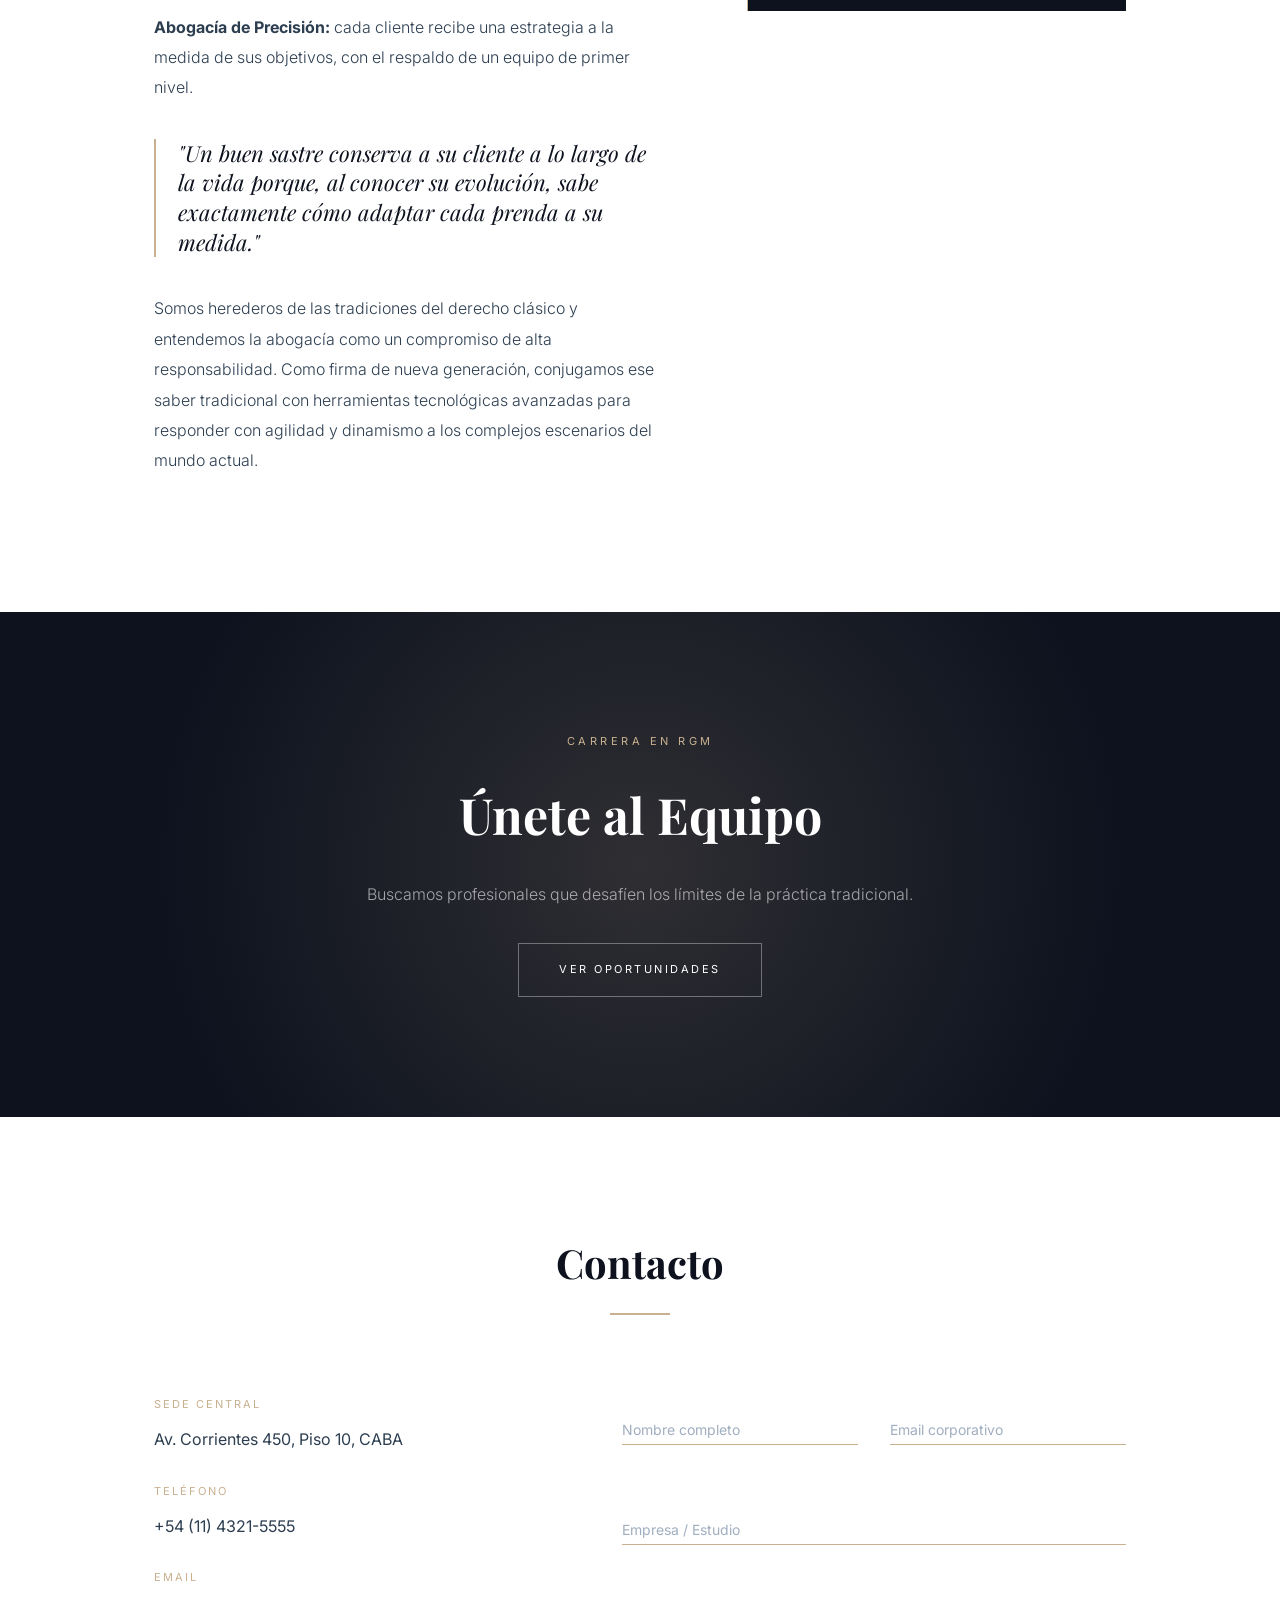
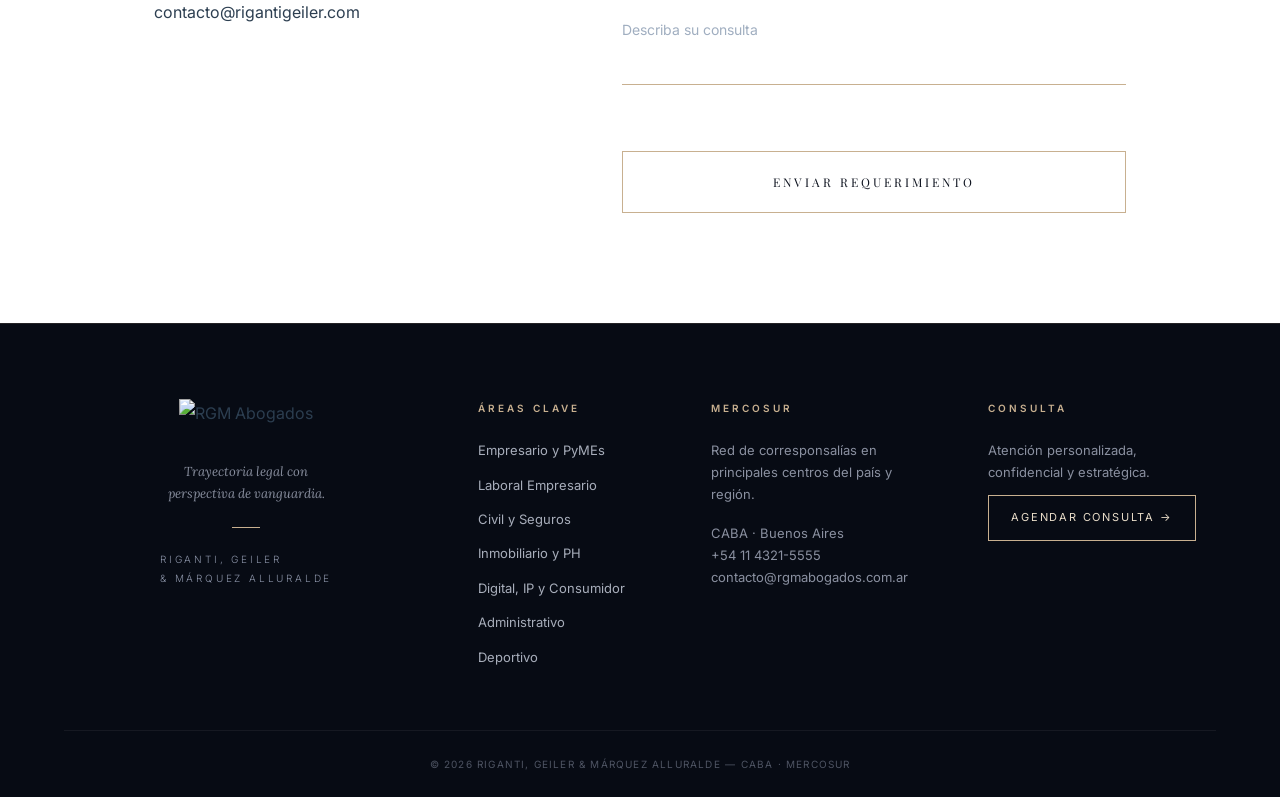
==== commit e5f4a9a2: "Update index.html" ====
--- a/index.html
+++ b/index.html
@@ -97,7 +97,7 @@
 </div>
 
 <section id="inicio" class="hero-principal">
-    <video autoplay muted loop playsinline class="hero-video"><source src="hero-acuarela-12s.mp4" type="video/mp4"></video>
+    <video autoplay muted loop playsinline class="hero-video"><source src="hero-acuarela-12s.mp4" type="hero-acuarela-12s.mp4"></video>
     <div class="hero-overlay"></div>
     <div class="hero-contenedor-texto">
         <h1>Trayectoria Legal con una Perspectiva de Vanguardia</h1>
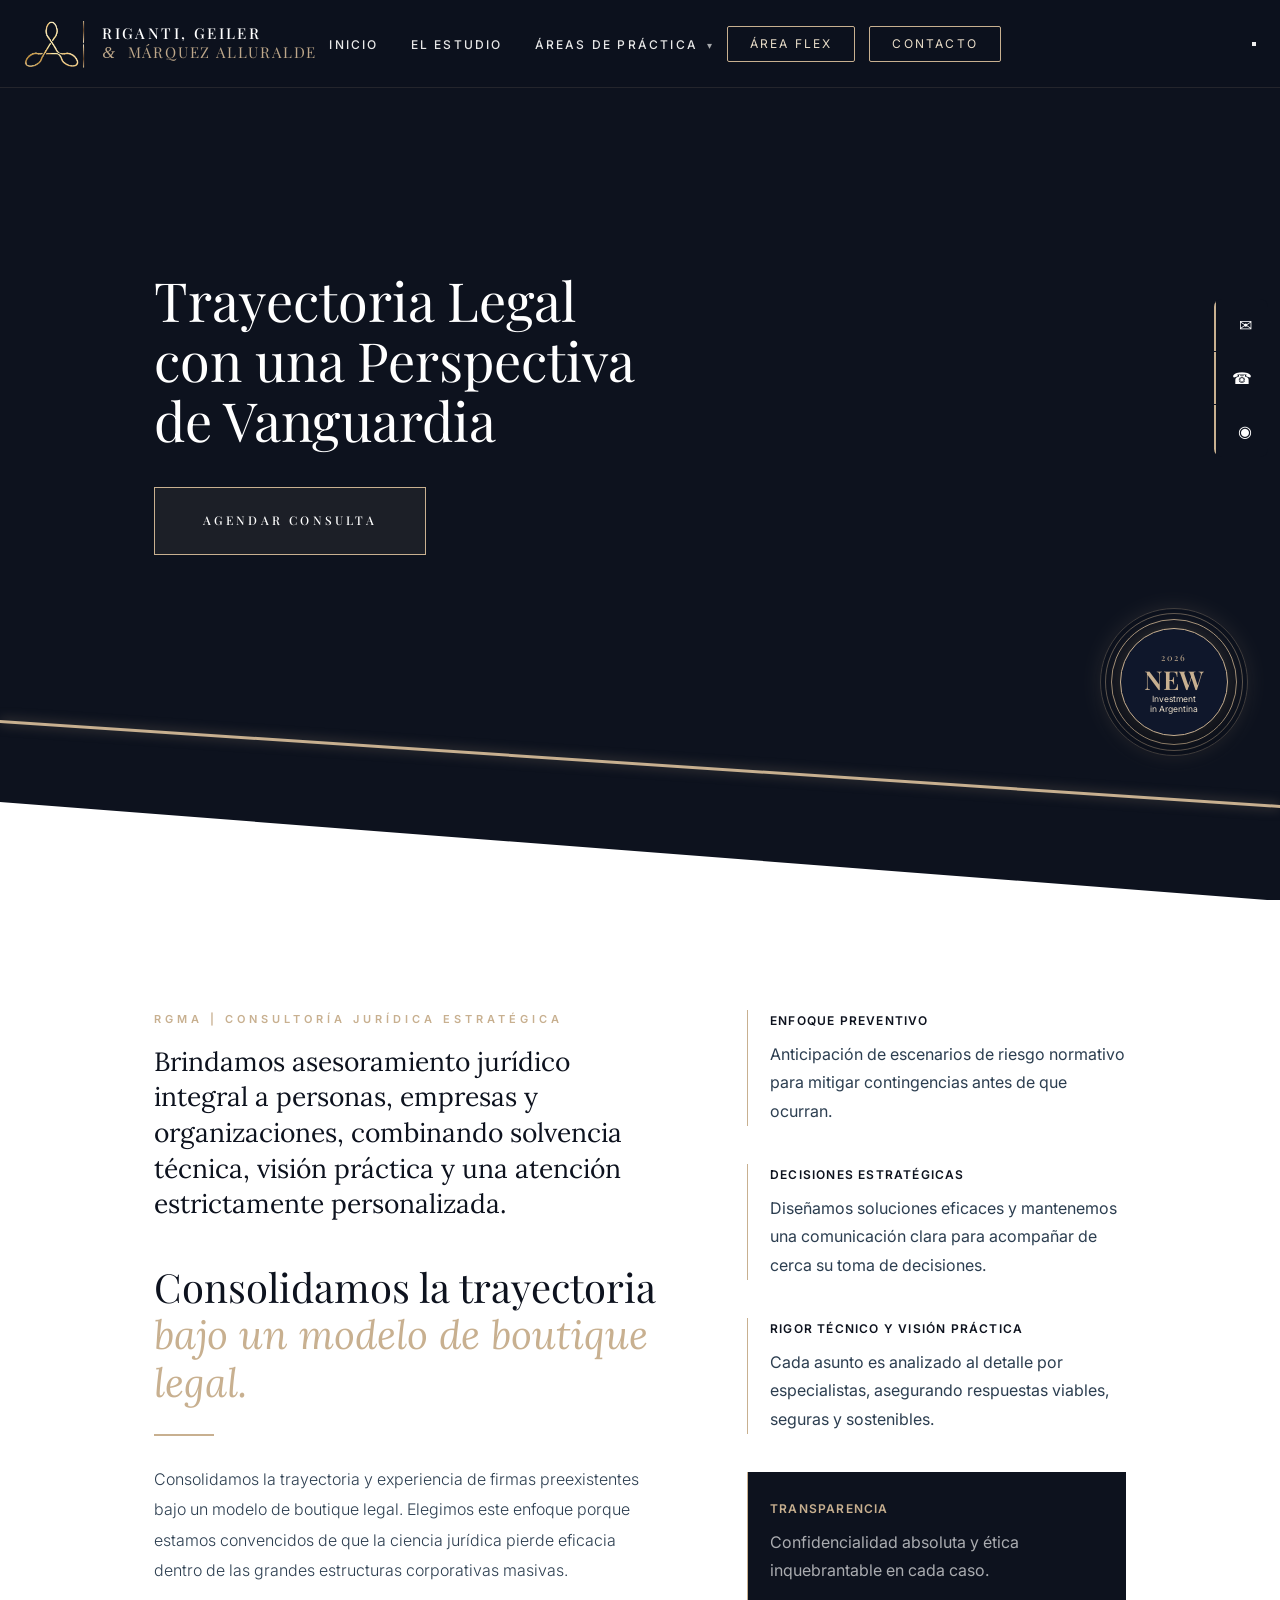
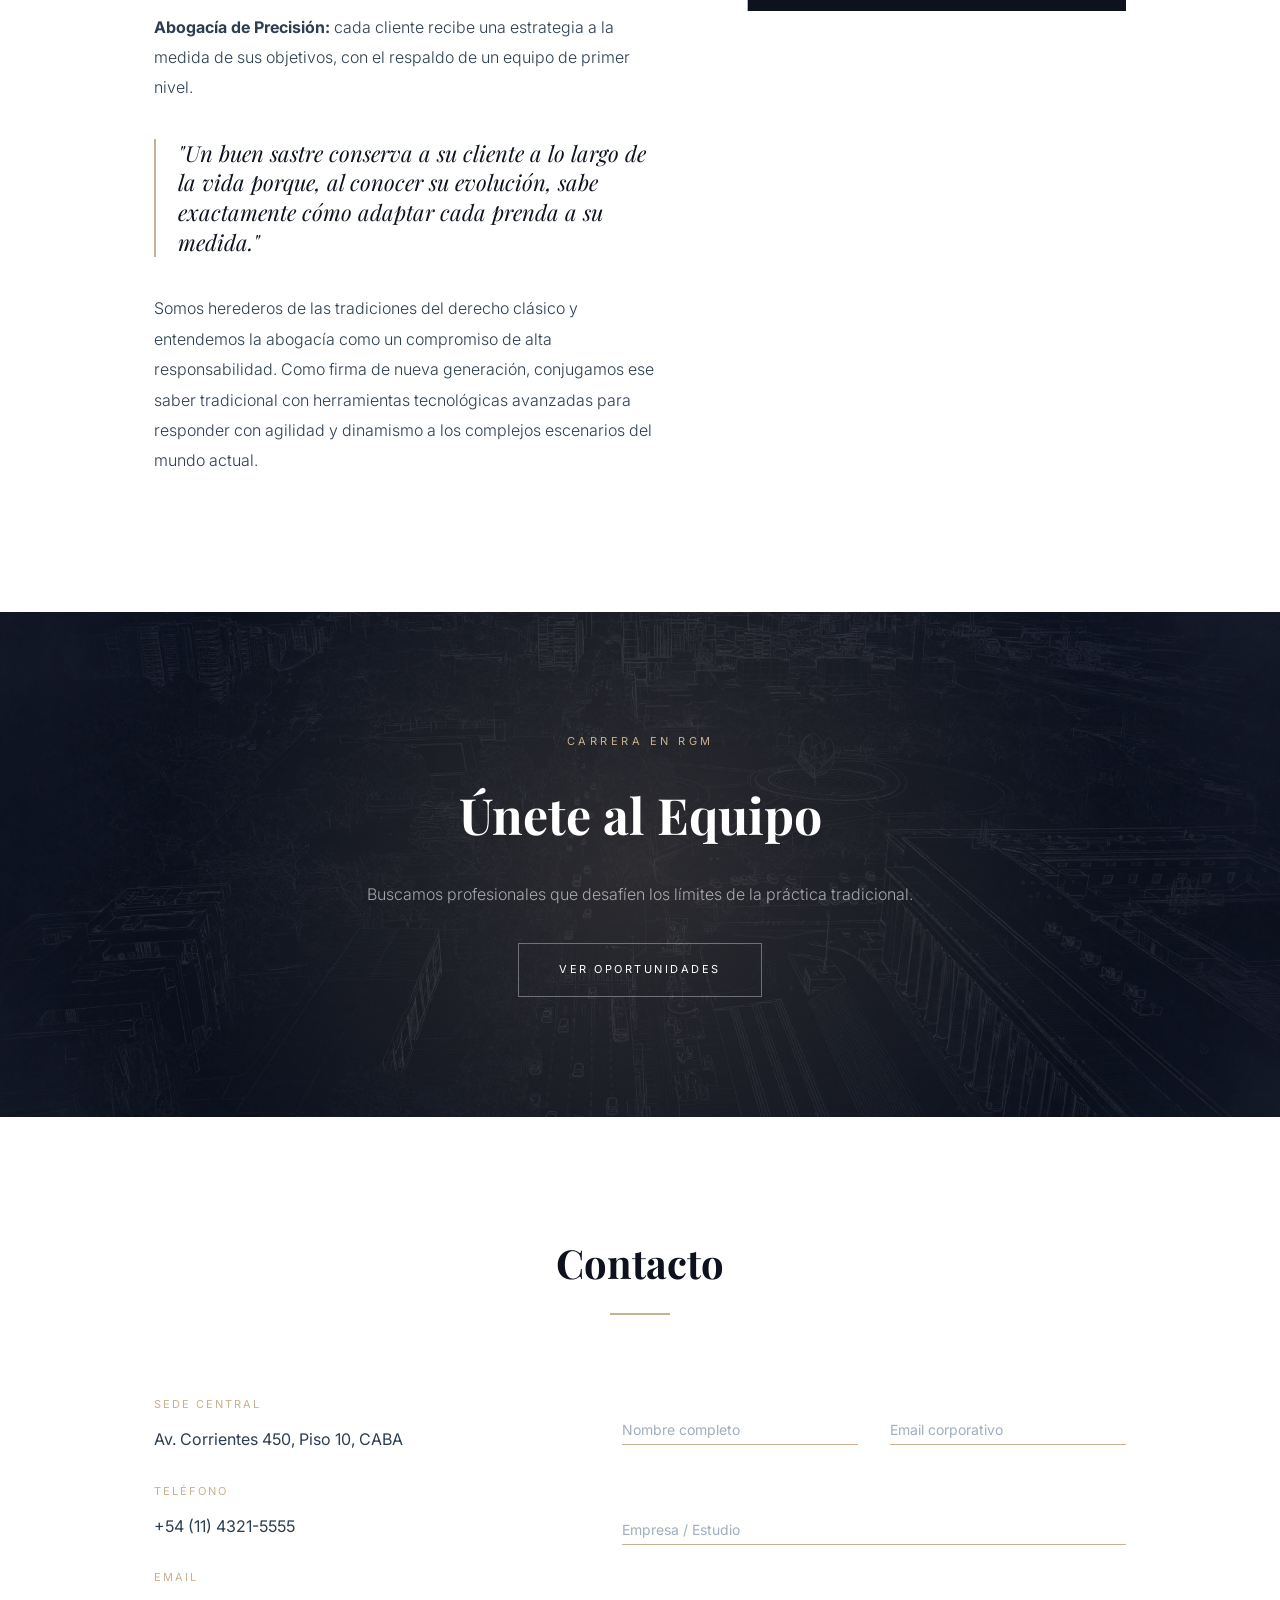
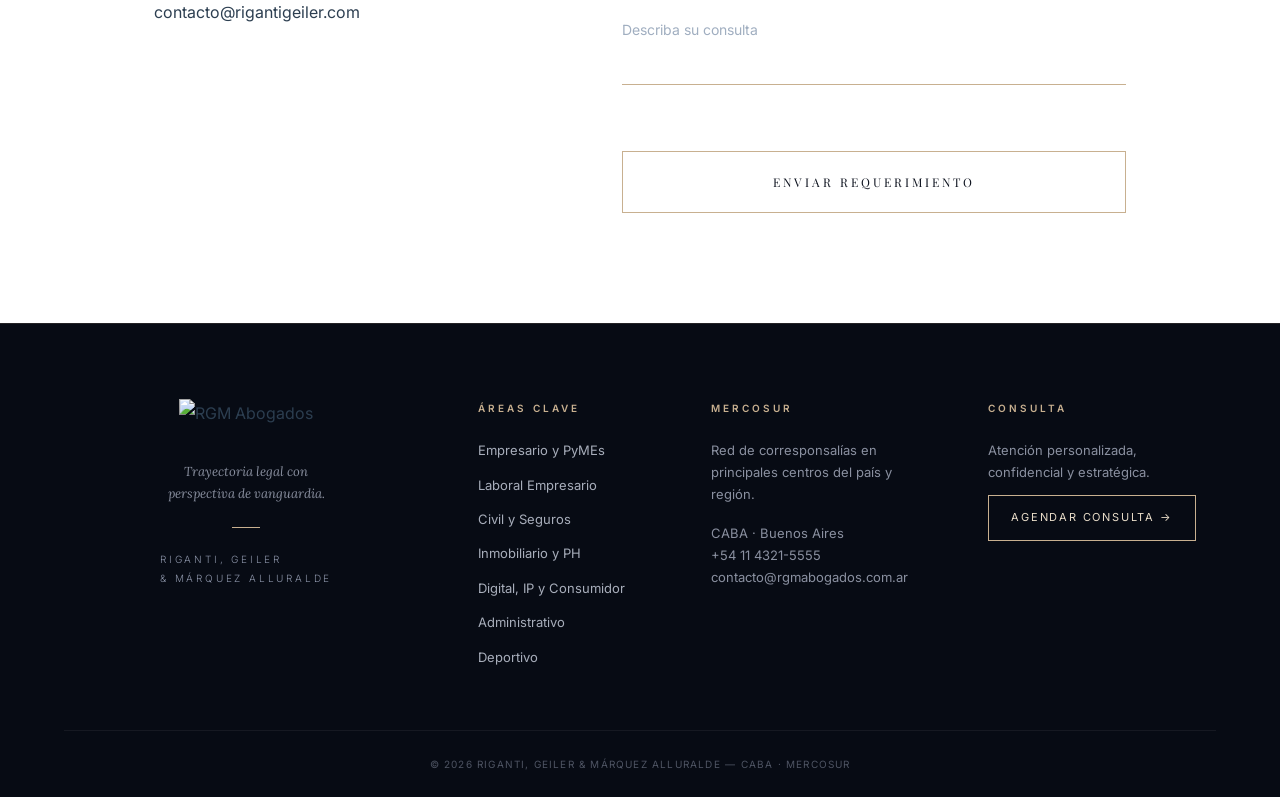
==== commit 1fb0c704: "Update index.html" ====
--- a/index.html
+++ b/index.html
@@ -97,7 +97,9 @@
 </div>
 
 <section id="inicio" class="hero-principal">
-    <video autoplay muted loop playsinline class="hero-video"><source src="hero-acuarela-12s.mp4" type="hero-acuarela-12s.mp4"></video>
+    <video autoplay muted loop playsinline preload="auto" class="hero-video">
+  <source src="hero-acuarela-12s.mp4" type="video/mp4">
+</video>
     <div class="hero-overlay"></div>
     <div class="hero-contenedor-texto">
         <h1>Trayectoria Legal con una Perspectiva de Vanguardia</h1>
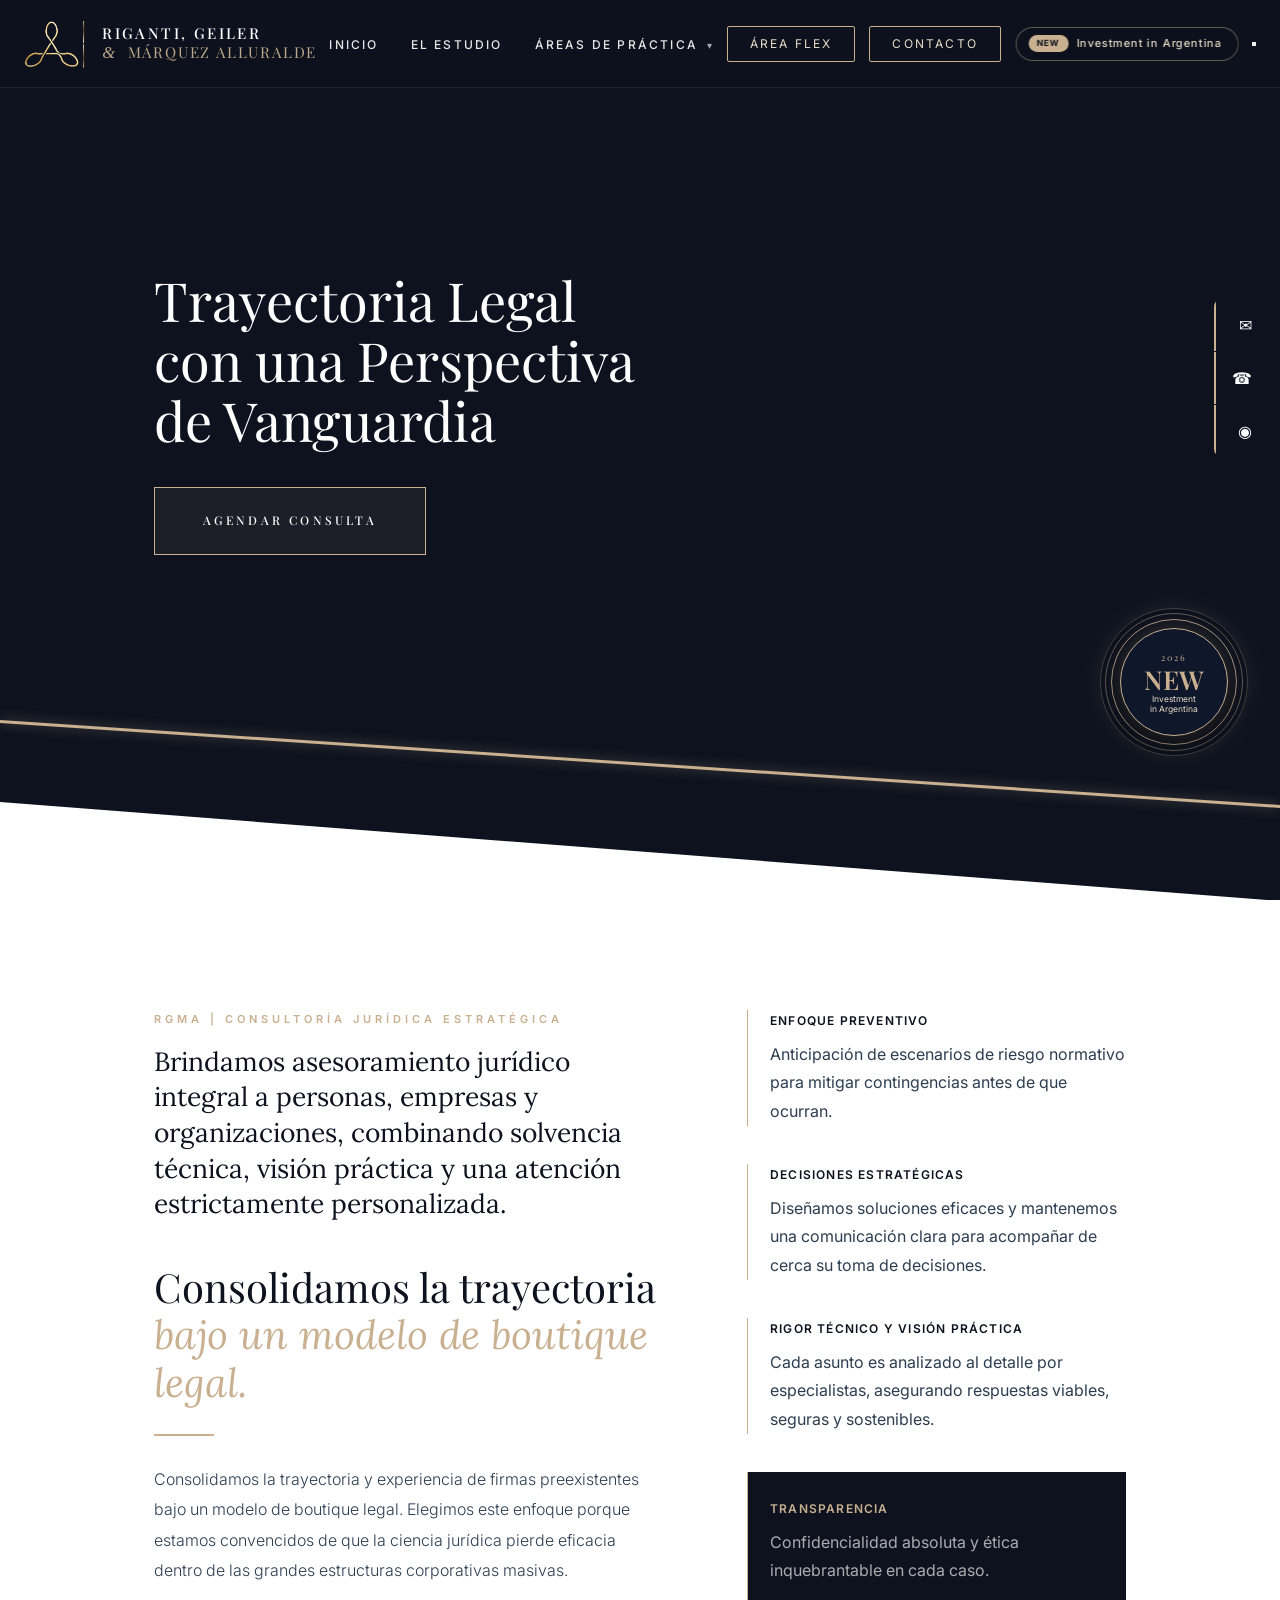
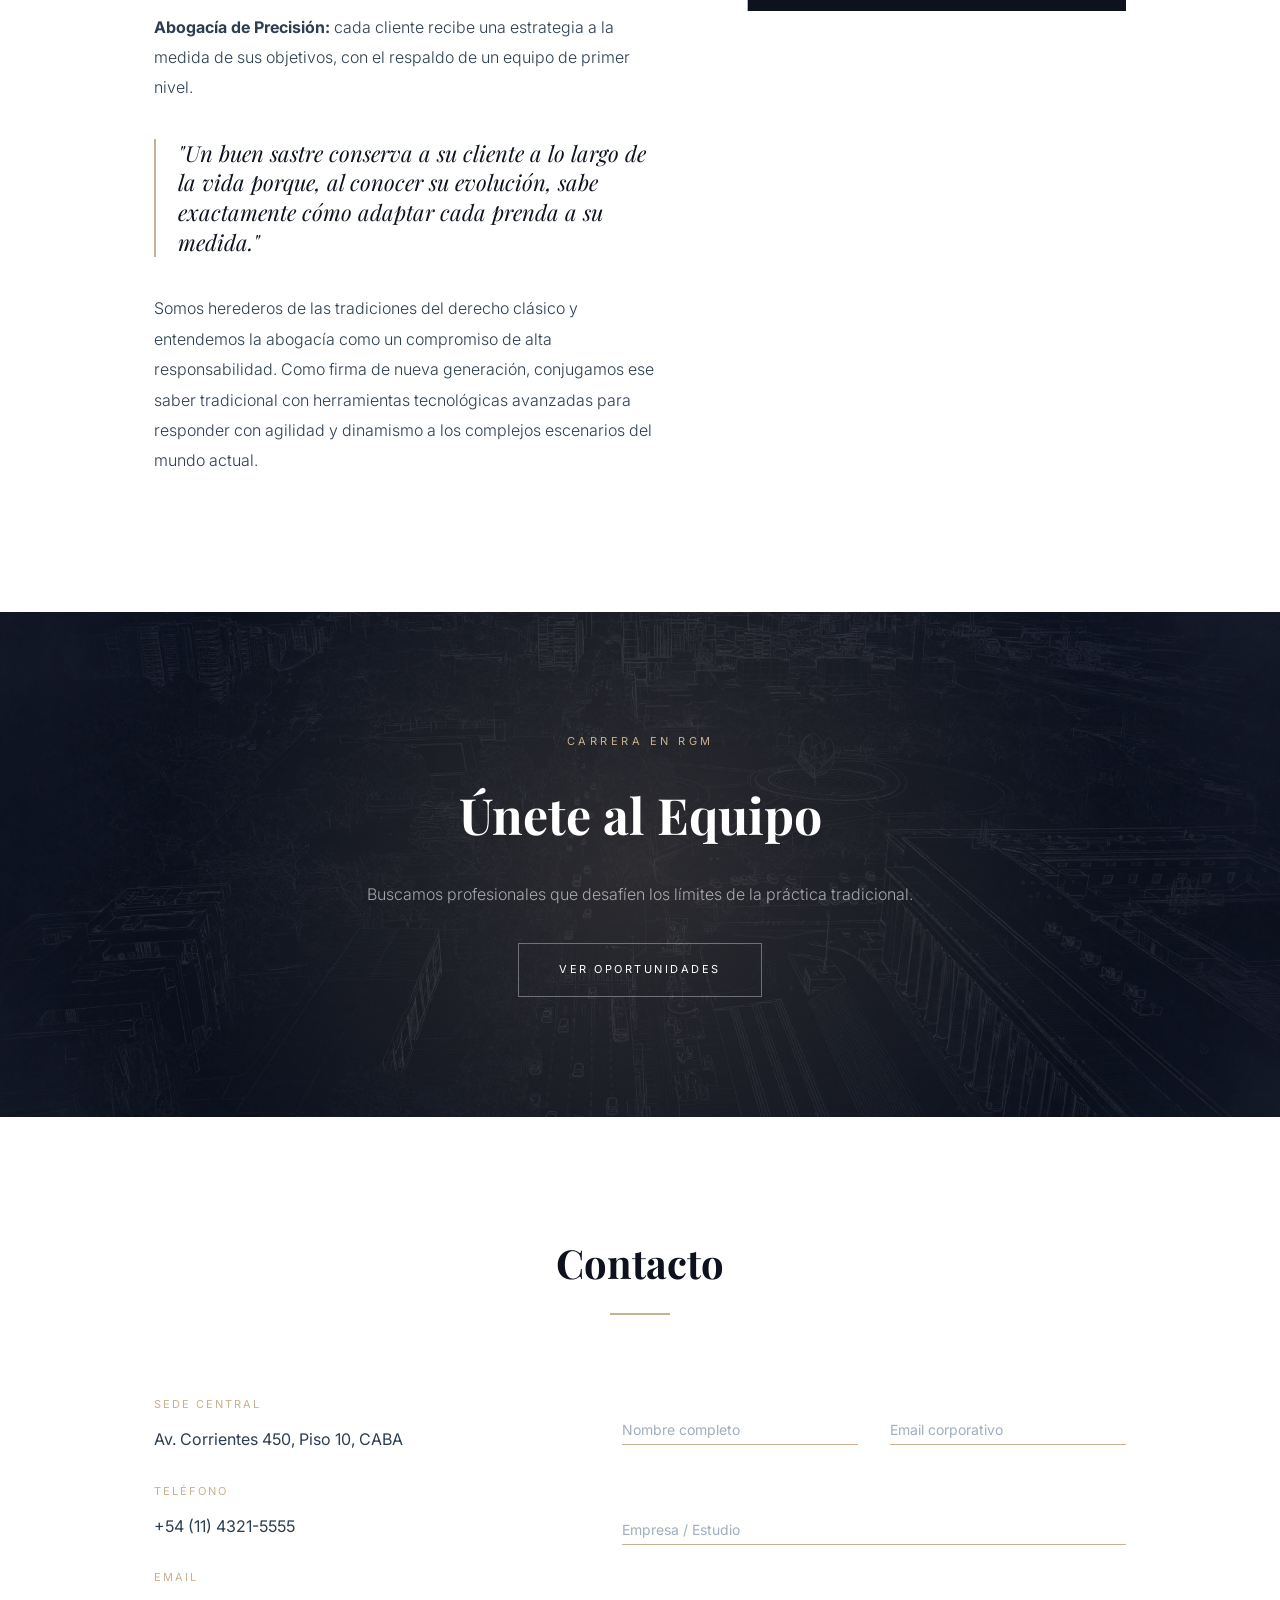
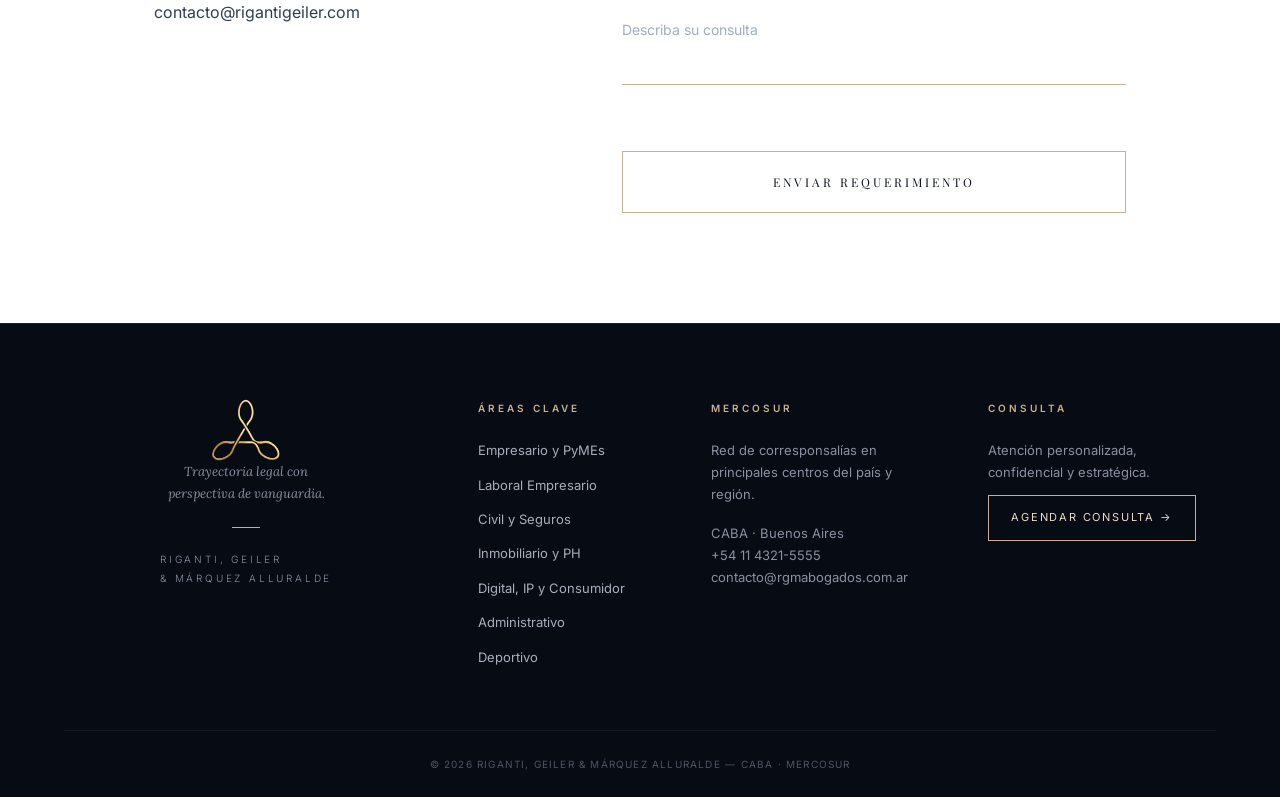
==== commit ee78f28d: "Update index.html" ====
--- a/index.html
+++ b/index.html
@@ -9,6 +9,12 @@
     <link href="https://fonts.googleapis.com/css2?family=Playfair+Display:wght@300;400;500;600&family=Inter:wght@300;400;500;600&family=Lora:wght@300;400&display=swap" rel="stylesheet">
     <link rel="stylesheet" href="style.css">
 </head>
+    <script>
+const v = document.getElementById('heroVideo');
+v.addEventListener('loadeddata', ()=> v.classList.add('is-loaded'));
+v.addEventListener('canplay', ()=> v.classList.add('is-loaded'));
+setTimeout(()=> v.classList.add('is-loaded'), 800);
+</script>
 <body>
 
 <div class="barra-flotante-contacto">
@@ -97,8 +103,8 @@
 </div>
 
 <section id="inicio" class="hero-principal">
-    <video autoplay muted loop playsinline preload="auto" class="hero-video">
-  <source src="hero-acuarela-12s.mp4" type="video/mp4">
+    <video id="heroVideo" autoplay muted loop playsinline preload="auto" class="hero-video" poster="poster-acuarela.jpg">
+  <source src="./hero-acuarela-12s.mp4" type="video/mp4">
 </video>
     <div class="hero-overlay"></div>
     <div class="hero-contenedor-texto">
@@ -217,5 +223,5 @@
 // Cerrar al clickear link
 mobileMenu?.querySelectorAll('a').forEach(a=> a.addEventListener('click', ()=> mobileMenu.classList.remove('open')));
 </script>
-</body>
+    </body>
 </html>
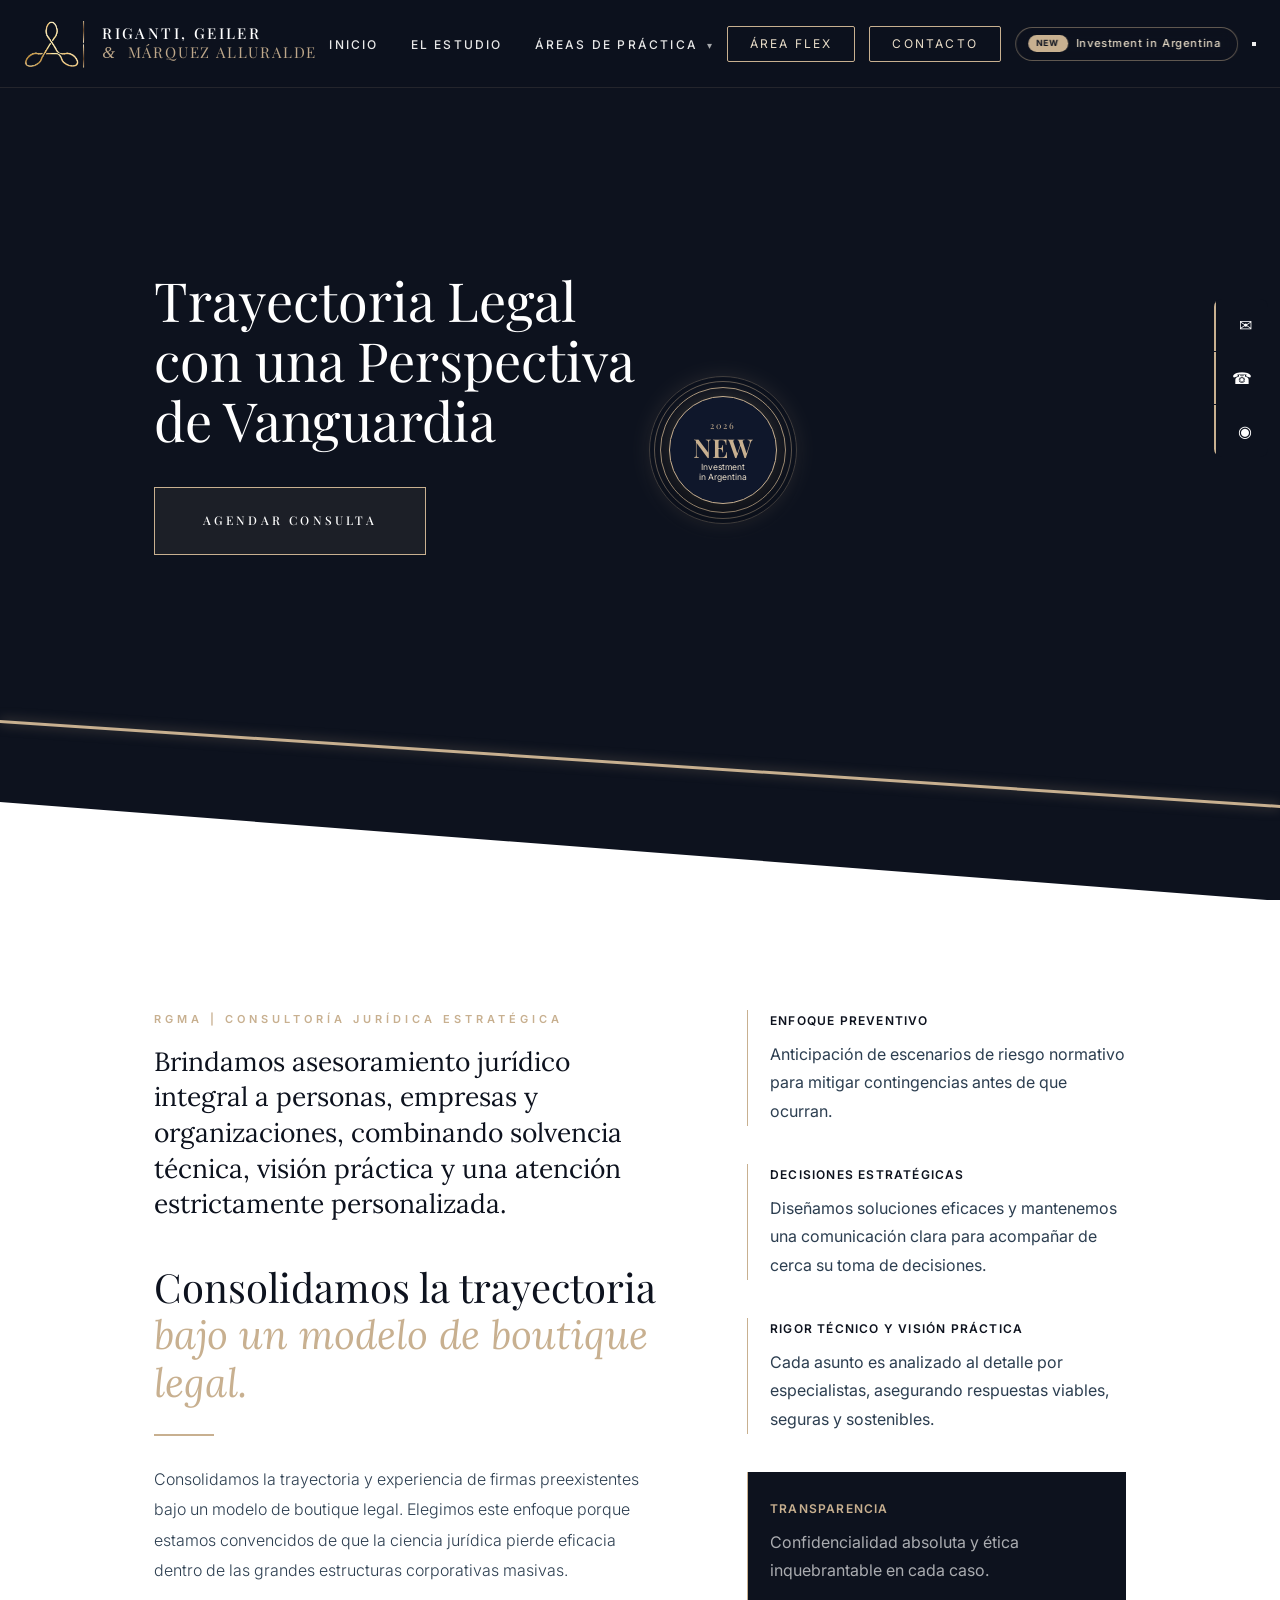
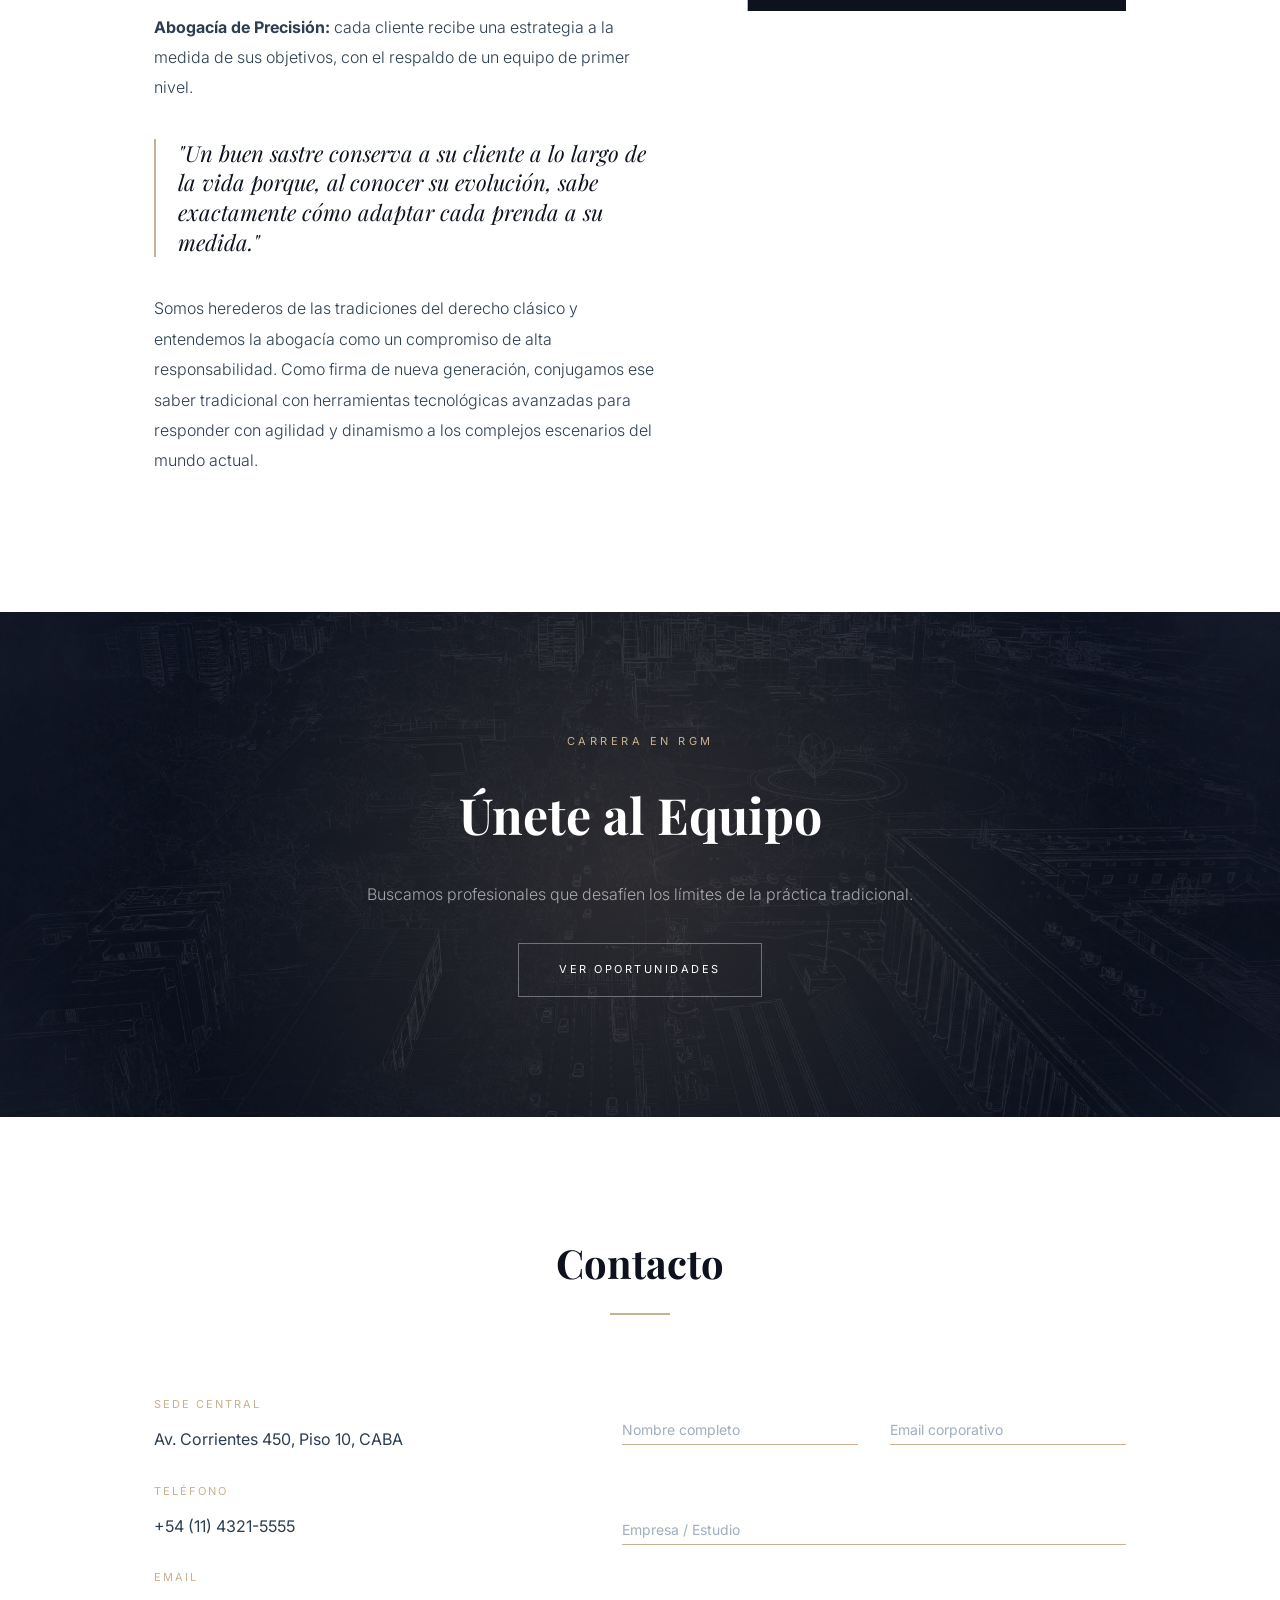
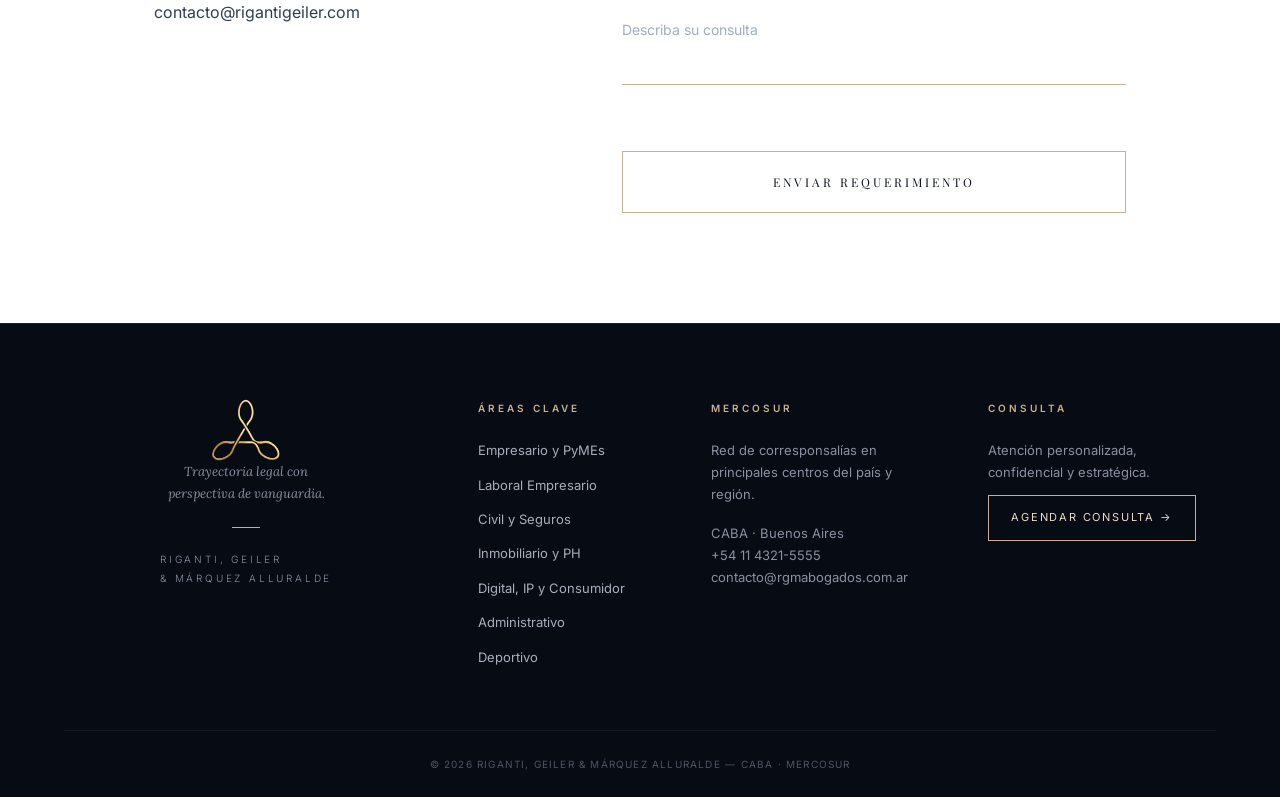
==== commit 6eb6ef2a: "Update video source and attributes in index.html" ====
--- a/index.html
+++ b/index.html
@@ -103,8 +103,8 @@
 </div>
 
 <section id="inicio" class="hero-principal">
-    <video id="heroVideo" autoplay muted loop playsinline preload="auto" class="hero-video" poster="poster-acuarela.jpg">
-  <source src="./hero-acuarela-12s.mp4" type="video/mp4">
+   <video autoplay muted loop playsinline class="hero-video">
+  <source src="hero-acuarela-12s.mp4" type="video/mp4">
 </video>
     <div class="hero-overlay"></div>
     <div class="hero-contenedor-texto">
--- a/style.css
+++ b/style.css
@@ -249,3 +249,27 @@
   letter-spacing:2.4px !important;
 }
 .mega-grid-simple a:hover i{ opacity:1; transform:translateX(0); }
+/* VIDEO FIX EMERGENCIA */
+.hero-principal{
+  position:relative !important;
+  background:#0D121E !important;
+  min-height:100vh !important;
+  overflow:hidden !important;
+}
+.hero-video{
+  position:absolute !important;
+  top:0; left:0;
+  width:100% !important;
+  height:100% !important;
+  object-fit:cover !important;
+  z-index:1 !important;
+  opacity:1 !important;
+  display:block !important;
+}
+.hero-overlay{
+  position:absolute !important;
+  inset:0 !important;
+  z-index:2 !important;
+  background: linear-gradient(90deg, rgba(13,18,30,0.92) 0%, rgba(13,18,30,0.6) 50%, rgba(13,18,30,0.2) 100%) !important;
+}
+.hero-contenedor-texto, .investment-seal-link{ z-index:3 !important; position:relative !important; }
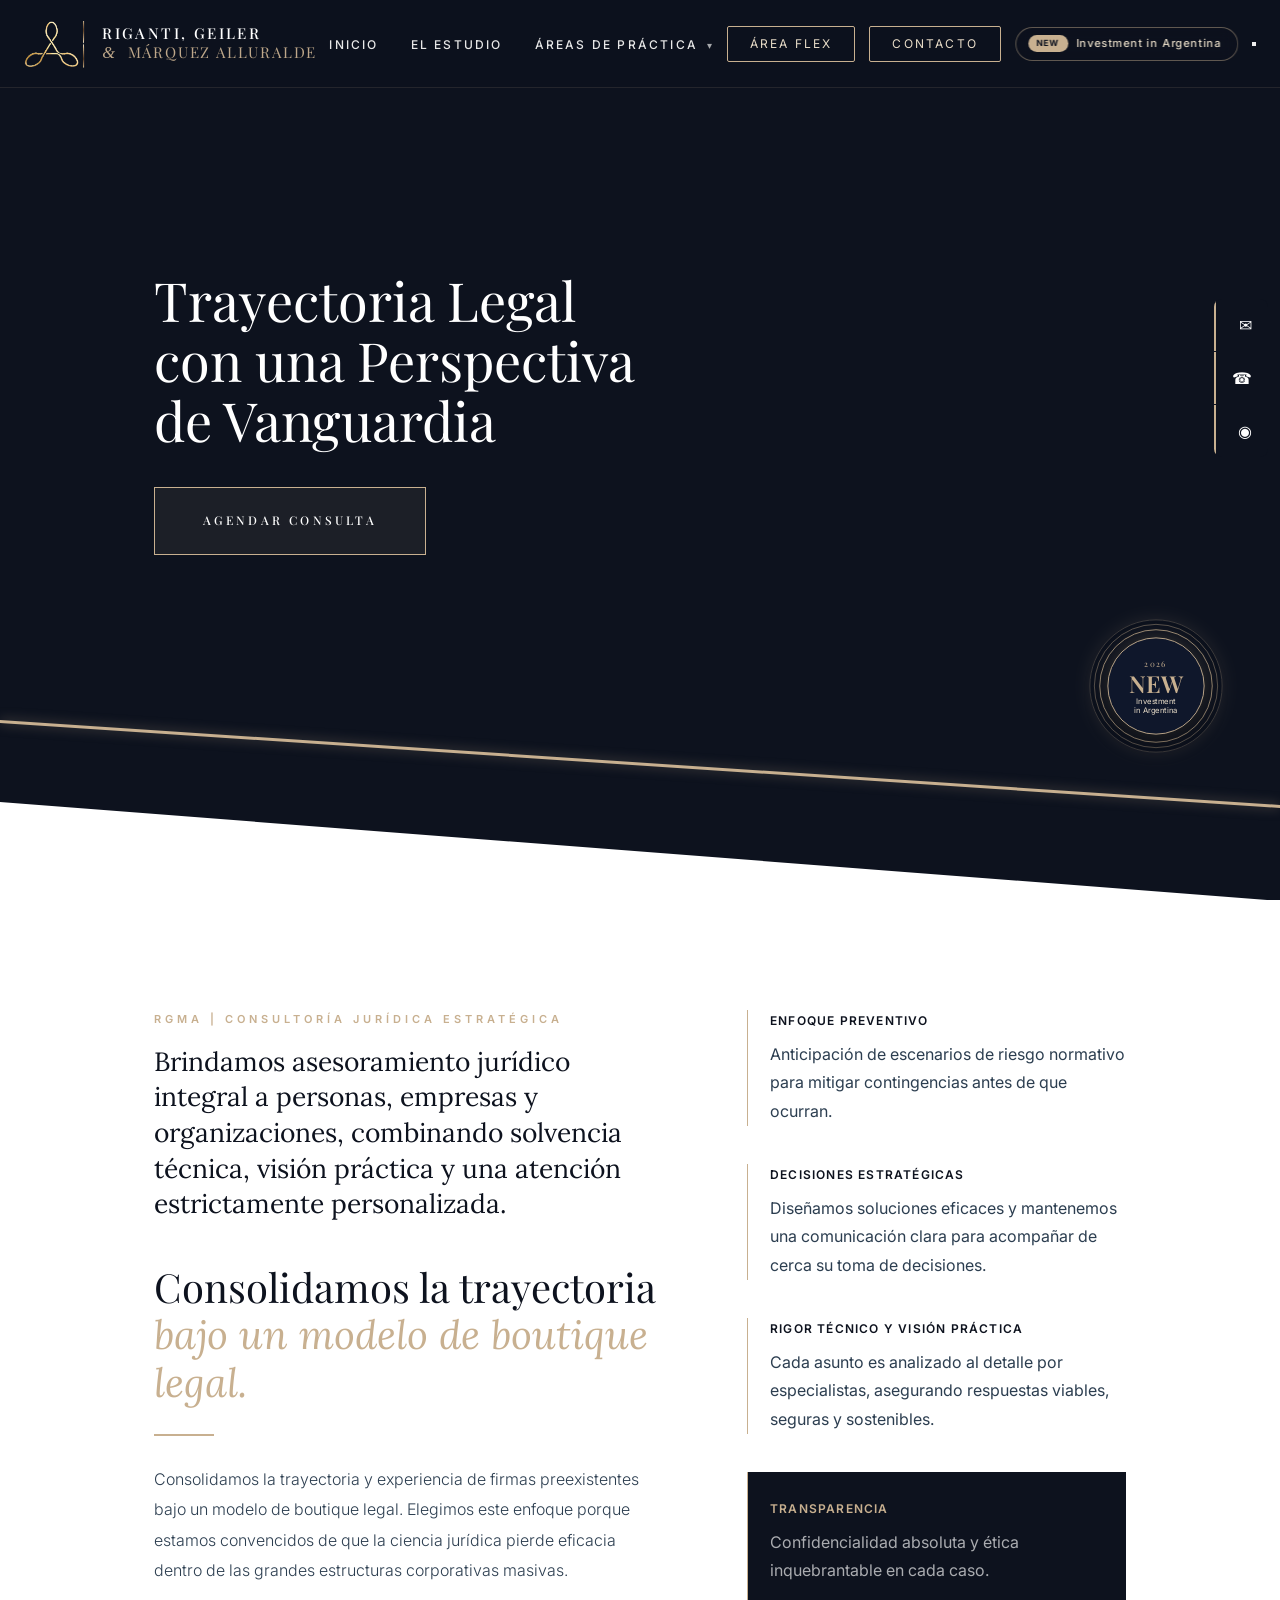
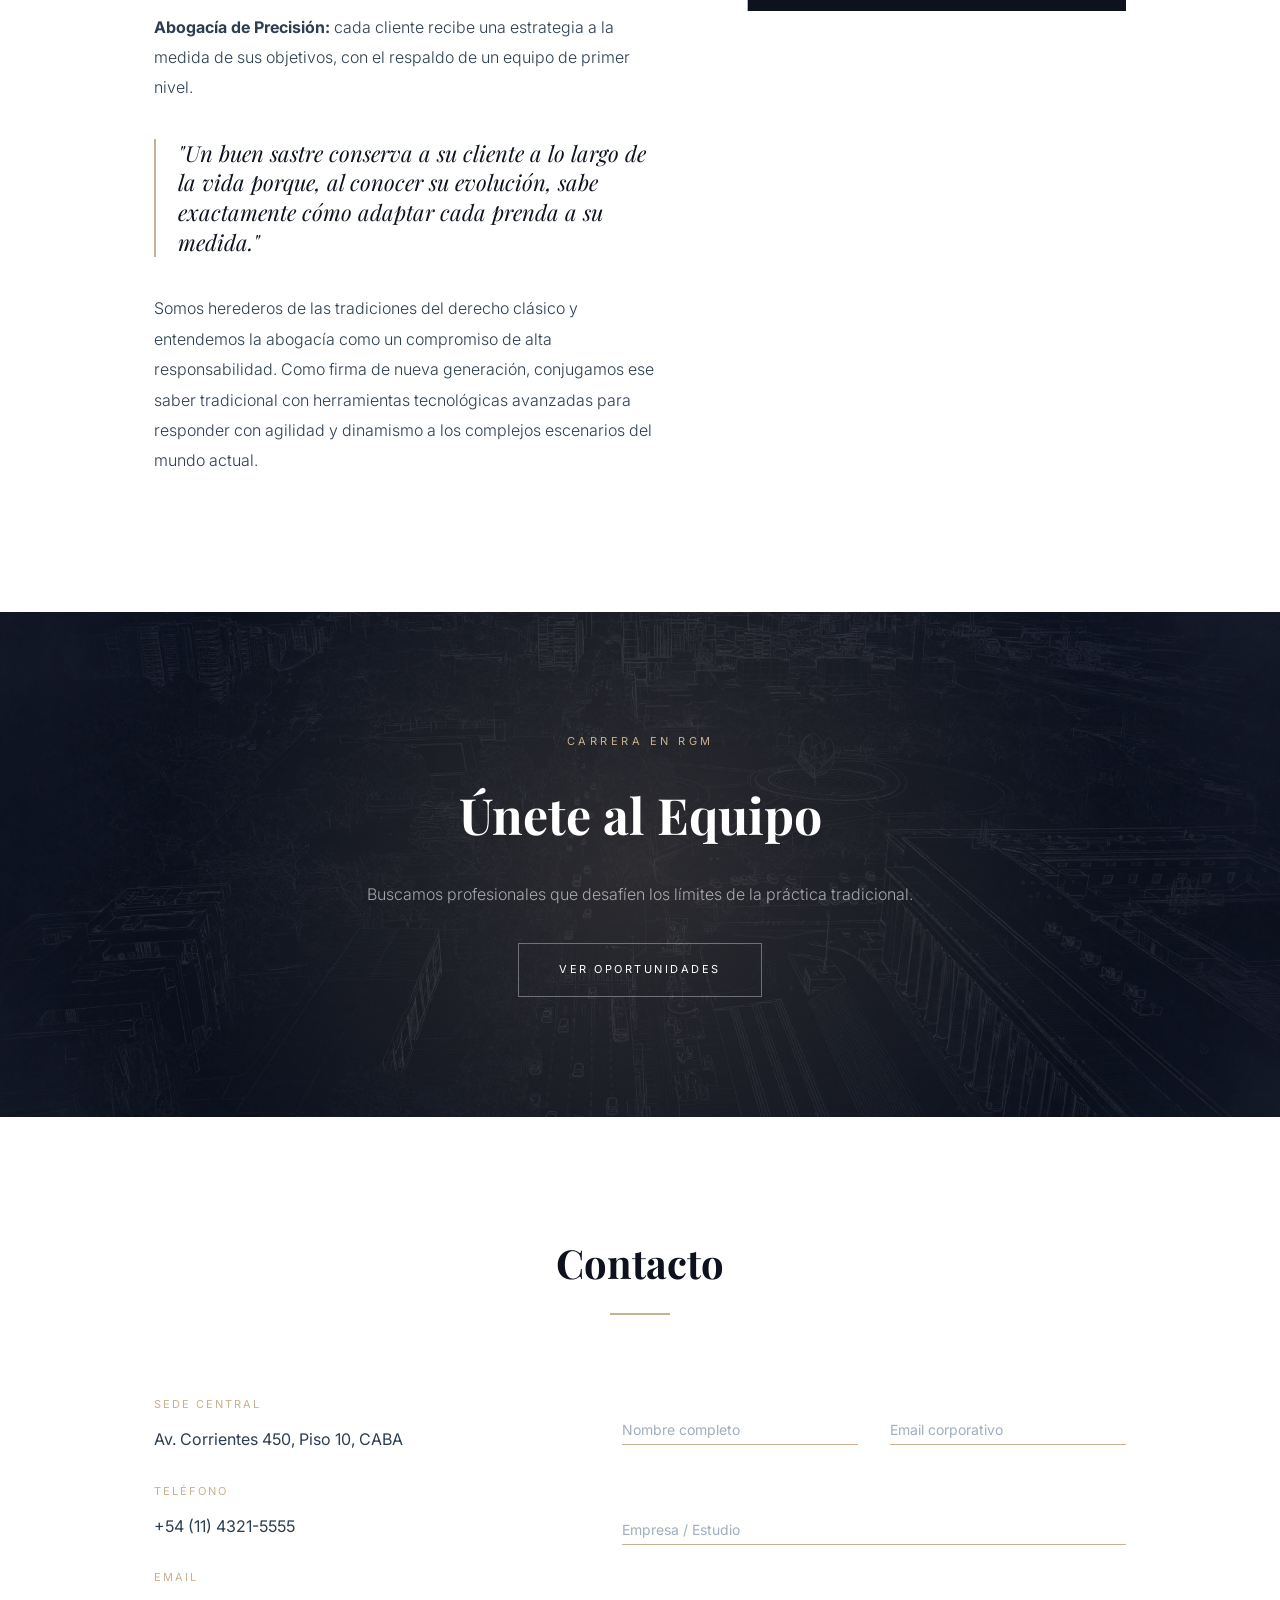
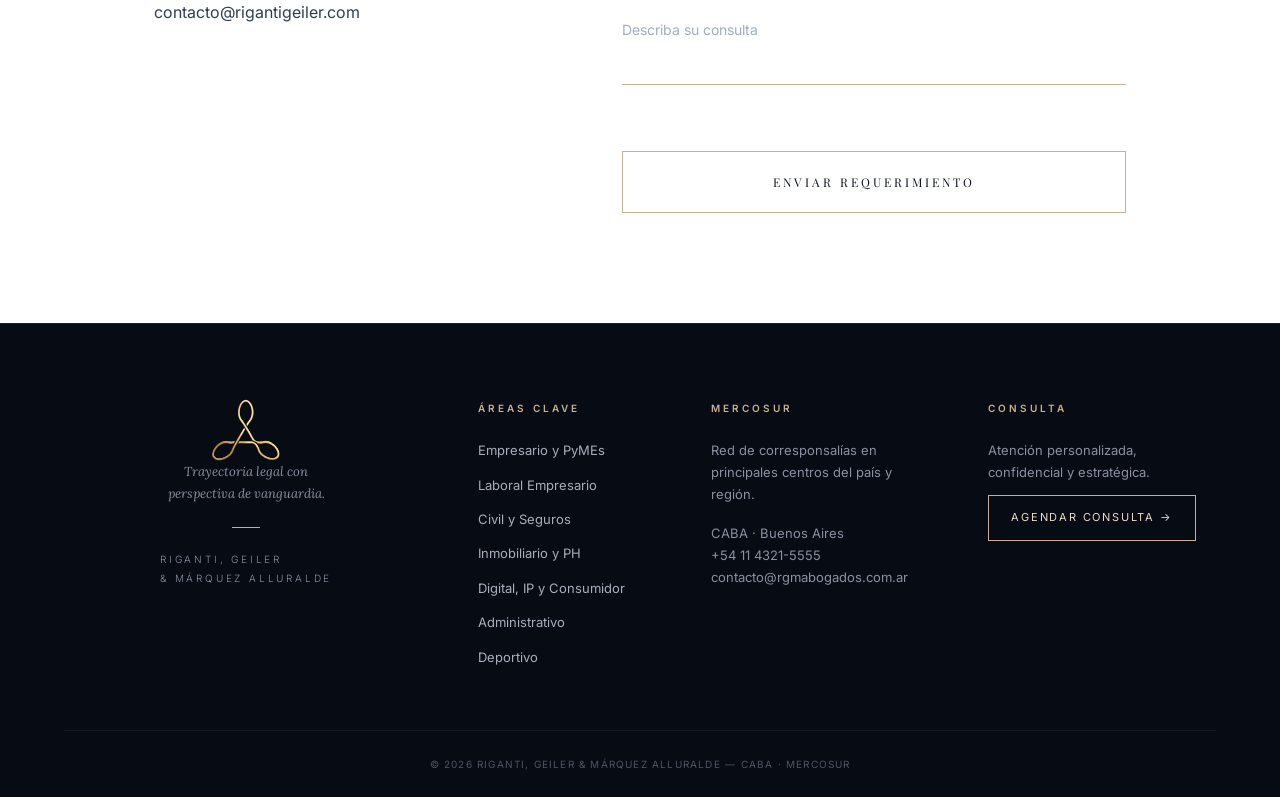
==== commit debd3915: "Update index.html" ====
--- a/index.html
+++ b/index.html
@@ -7,6 +7,9 @@
     <link rel="preconnect" href="https://fonts.googleapis.com">
     <link rel="preconnect" href="https://fonts.gstatic.com" crossorigin>
     <link href="https://fonts.googleapis.com/css2?family=Playfair+Display:wght@300;400;500;600&family=Inter:wght@300;400;500;600&family=Lora:wght@300;400&display=swap" rel="stylesheet">
+    <link rel="preconnect" href="https://fonts.googleapis.com">
+<link rel="preconnect" href="https://fonts.gstatic.com" crossorigin>
+<link href="https://fonts.googleapis.com/css2?family=Playfair+Display:wght@400;600;700&display=swap" rel="stylesheet">
     <link rel="stylesheet" href="style.css">
 </head>
     <script>
--- a/style.css
+++ b/style.css
@@ -273,3 +273,22 @@
   background: linear-gradient(90deg, rgba(13,18,30,0.92) 0%, rgba(13,18,30,0.6) 50%, rgba(13,18,30,0.2) 100%) !important;
 }
 .hero-contenedor-texto, .investment-seal-link{ z-index:3 !important; position:relative !important; }
+/* FIX CIRCULO NEW */
+.hero-principal{
+  display:flex !important;
+  align-items:center !important;
+}
+.hero-contenedor-texto{
+  position:relative !important;
+  z-index:3 !important;
+  width:50% !important;
+}
+.investment-seal-link{
+  position:absolute !important;
+  bottom:140px !important;
+  right:50px !important;
+  left:auto !important;
+  top:auto !important;
+  z-index:4 !important;
+  transform:scale(0.9);
+}
